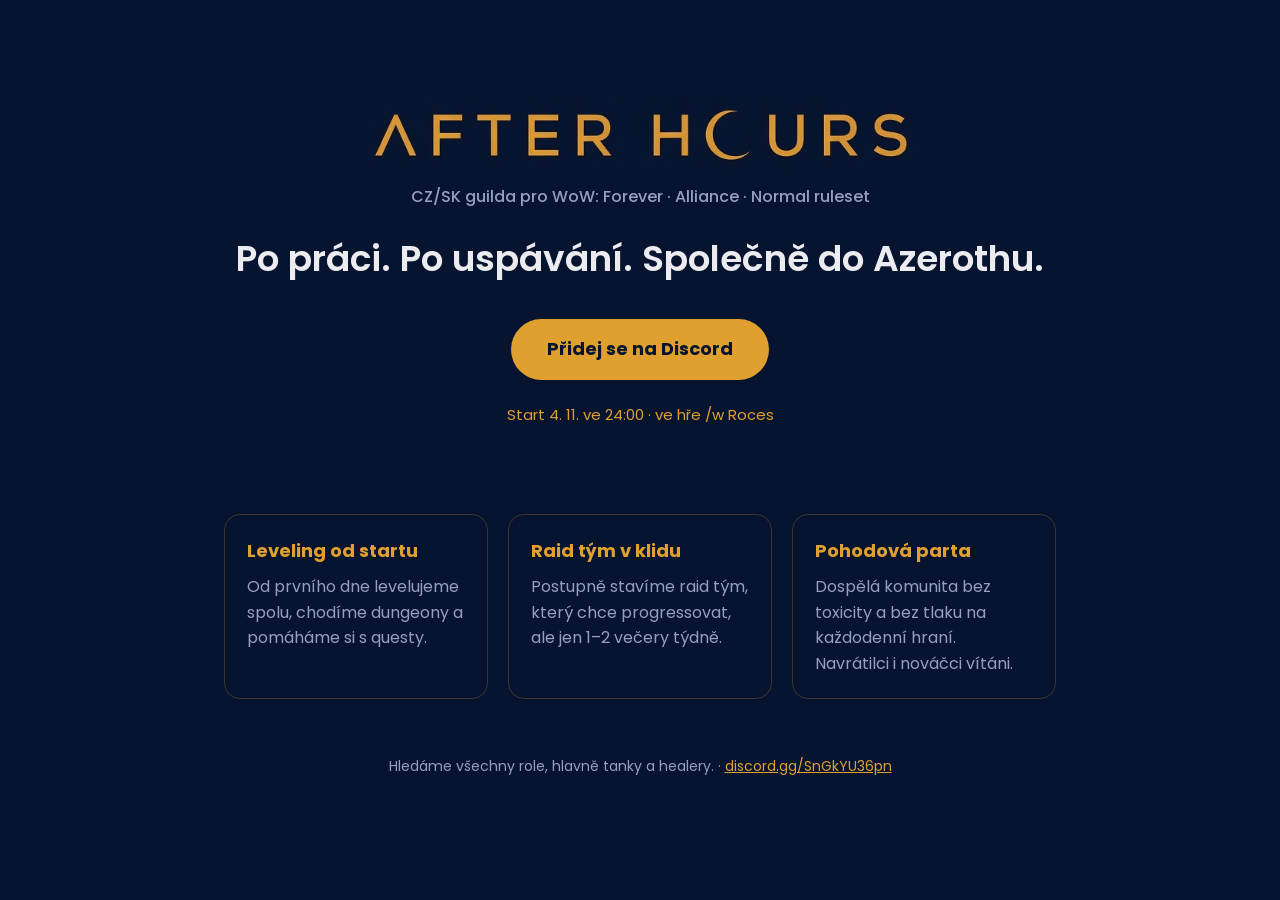
==== index.html @ c40d47b8 "Add site" ====
<!doctype html>
<html lang="cs">
<head>
<meta charset="utf-8">
<meta name="viewport" content="width=device-width,initial-scale=1">
<title>After Hours – CZ/SK guilda pro WoW: Forever</title>
<meta name="description" content="After Hours je CZ/SK PvE guilda pro WoW: Forever. Leveling od startu, dungeony a raid tým 1–2 večery týdně. Po práci. Po uspávání. Společně do Azerothu.">
<meta property="og:title" content="After Hours – CZ/SK guilda pro WoW: Forever">
<meta property="og:description" content="Po práci. Po uspávání. Společně do Azerothu. Přidej se na Discord.">
<meta property="og:image" content="https://aftrhrs.cz/og.png">
<meta property="og:url" content="https://aftrhrs.cz/">
<link href="https://fonts.googleapis.com/css2?family=Poppins:wght@400;500;600;700&display=swap" rel="stylesheet">
<style>
:root{--bg:#06142f;--gold:#e0a030;--txt:#ebebf0;--mut:#96a0be}
*{box-sizing:border-box}body{margin:0;background:var(--bg);color:var(--txt);font-family:Poppins,system-ui,sans-serif;line-height:1.6}
.wrap{max-width:880px;margin:0 auto;padding:56px 24px}
header{text-align:center;padding:40px 0 24px}
header img{width:min(560px,90%);height:auto}
.sub{color:var(--mut);font-weight:500;margin:4px 0 0}
h1{font-size:clamp(24px,4vw,36px);font-weight:600;margin:20px 0 8px}
.cta{display:inline-block;margin:24px 0 8px;background:var(--gold);color:var(--bg);font-weight:700;text-decoration:none;padding:16px 36px;border-radius:999px;font-size:18px}
.cta:hover{filter:brightness(1.08)}
.meta{color:var(--gold);font-size:15px}
.grid{display:grid;grid-template-columns:repeat(auto-fit,minmax(240px,1fr));gap:20px;margin-top:48px}
.card{border:1px solid rgba(224,160,48,.25);border-radius:16px;padding:22px}
.card h2{color:var(--gold);font-size:18px;margin:0 0 8px}
.card p{margin:0;color:var(--mut)}
footer{text-align:center;color:var(--mut);font-size:14px;margin-top:56px}
footer a{color:var(--gold)}
</style>
</head>
<body>
<div class="wrap">
<header>
<img src="logo.png" alt="After Hours">
<p class="sub">CZ/SK guilda pro WoW: Forever · Alliance · Normal ruleset</p>
<h1>Po práci. Po uspávání. Společně do Azerothu.</h1>
<a class="cta" href="https://discord.gg/SnGkYU36pn">Přidej se na Discord</a>
<p class="meta">Start 4. 11. ve 24:00 · ve hře /w Roces</p>
</header>
<div class="grid">
<div class="card"><h2>Leveling od startu</h2><p>Od prvního dne levelujeme spolu, chodíme dungeony a pomáháme si s questy.</p></div>
<div class="card"><h2>Raid tým v klidu</h2><p>Postupně stavíme raid tým, který chce progressovat, ale jen 1–2 večery týdně.</p></div>
<div class="card"><h2>Pohodová parta</h2><p>Dospělá komunita bez toxicity a bez tlaku na každodenní hraní. Navrátilci i nováčci vítáni.</p></div>
</div>
<footer>Hledáme všechny role, hlavně tanky a healery. · <a href="https://discord.gg/SnGkYU36pn">discord.gg/SnGkYU36pn</a></footer>
</div>
</body>
</html>
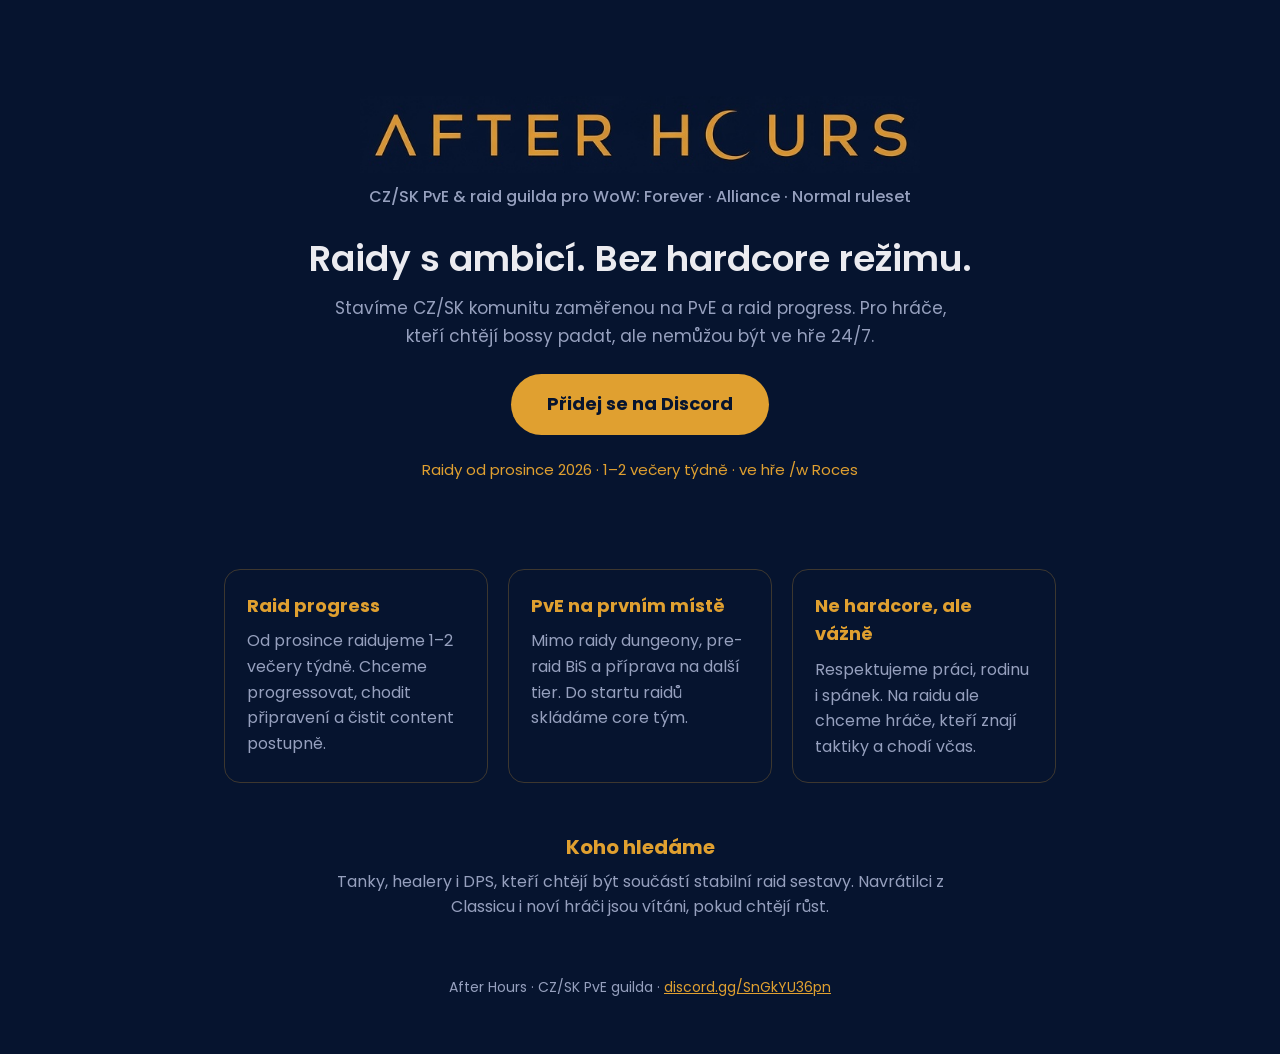
==== commit dc274987: "Raid-focused copy" ====
--- a/index.html
+++ b/index.html
@@ -3,10 +3,10 @@
 <head>
 <meta charset="utf-8">
 <meta name="viewport" content="width=device-width,initial-scale=1">
-<title>After Hours – CZ/SK guilda pro WoW: Forever</title>
-<meta name="description" content="After Hours je CZ/SK PvE guilda pro WoW: Forever. Leveling od startu, dungeony a raid tým 1–2 večery týdně. Po práci. Po uspávání. Společně do Azerothu.">
+<title>After Hours – CZ/SK PvE &amp; raid guilda pro WoW: Forever</title>
+<meta name="description" content="After Hours je CZ/SK PvE a raid guilda pro WoW: Forever. Raidy od prosince 2026, 1–2 večery týdně. Progress bez hardcore režimu.">
 <meta property="og:title" content="After Hours – CZ/SK guilda pro WoW: Forever">
-<meta property="og:description" content="Po práci. Po uspávání. Společně do Azerothu. Přidej se na Discord.">
+<meta property="og:description" content="Raidy s ambicí. Bez hardcore režimu. Raidy od prosince, 1–2 večery týdně.">
 <meta property="og:image" content="https://aftrhrs.cz/og.png">
 <meta property="og:url" content="https://aftrhrs.cz/">
 <link href="https://fonts.googleapis.com/css2?family=Poppins:wght@400;500;600;700&display=swap" rel="stylesheet">
@@ -21,6 +21,8 @@
 .cta{display:inline-block;margin:24px 0 8px;background:var(--gold);color:var(--bg);font-weight:700;text-decoration:none;padding:16px 36px;border-radius:999px;font-size:18px}
 .cta:hover{filter:brightness(1.08)}
 .meta{color:var(--gold);font-size:15px}
+.lead{color:var(--mut);max-width:640px;margin:0 auto;font-size:17px}
+.roles{text-align:center;margin-top:48px}.roles h2{color:var(--gold);font-size:20px;margin:0 0 6px}.roles p{color:var(--mut);max-width:640px;margin:0 auto}
 .grid{display:grid;grid-template-columns:repeat(auto-fit,minmax(240px,1fr));gap:20px;margin-top:48px}
 .card{border:1px solid rgba(224,160,48,.25);border-radius:16px;padding:22px}
 .card h2{color:var(--gold);font-size:18px;margin:0 0 8px}
@@ -33,17 +35,19 @@
 <div class="wrap">
 <header>
 <img src="logo.png" alt="After Hours">
-<p class="sub">CZ/SK guilda pro WoW: Forever · Alliance · Normal ruleset</p>
-<h1>Po práci. Po uspávání. Společně do Azerothu.</h1>
+<p class="sub">CZ/SK PvE &amp; raid guilda pro WoW: Forever · Alliance · Normal ruleset</p>
+<h1>Raidy s ambicí. Bez hardcore režimu.</h1>
+<p class="lead">Stavíme CZ/SK komunitu zaměřenou na PvE a raid progress. Pro hráče, kteří chtějí bossy padat, ale nemůžou být ve hře 24/7.</p>
 <a class="cta" href="https://discord.gg/SnGkYU36pn">Přidej se na Discord</a>
-<p class="meta">Start 4. 11. ve 24:00 · ve hře /w Roces</p>
+<p class="meta">Raidy od prosince 2026 · 1–2 večery týdně · ve hře /w Roces</p>
 </header>
 <div class="grid">
-<div class="card"><h2>Leveling od startu</h2><p>Od prvního dne levelujeme spolu, chodíme dungeony a pomáháme si s questy.</p></div>
-<div class="card"><h2>Raid tým v klidu</h2><p>Postupně stavíme raid tým, který chce progressovat, ale jen 1–2 večery týdně.</p></div>
-<div class="card"><h2>Pohodová parta</h2><p>Dospělá komunita bez toxicity a bez tlaku na každodenní hraní. Navrátilci i nováčci vítáni.</p></div>
+<div class="card"><h2>Raid progress</h2><p>Od prosince raidujeme 1–2 večery týdně. Chceme progressovat, chodit připravení a čistit content postupně.</p></div>
+<div class="card"><h2>PvE na prvním místě</h2><p>Mimo raidy dungeony, pre-raid BiS a příprava na další tier. Do startu raidů skládáme core tým.</p></div>
+<div class="card"><h2>Ne hardcore, ale vážně</h2><p>Respektujeme práci, rodinu i spánek. Na raidu ale chceme hráče, kteří znají taktiky a chodí včas.</p></div>
 </div>
-<footer>Hledáme všechny role, hlavně tanky a healery. · <a href="https://discord.gg/SnGkYU36pn">discord.gg/SnGkYU36pn</a></footer>
+<div class="roles"><h2>Koho hledáme</h2><p>Tanky, healery i DPS, kteří chtějí být součástí stabilní raid sestavy. Navrátilci z Classicu i noví hráči jsou vítáni, pokud chtějí růst.</p></div>
+<footer>After Hours · CZ/SK PvE guilda · <a href="https://discord.gg/SnGkYU36pn">discord.gg/SnGkYU36pn</a></footer>
 </div>
 </body>
 </html>
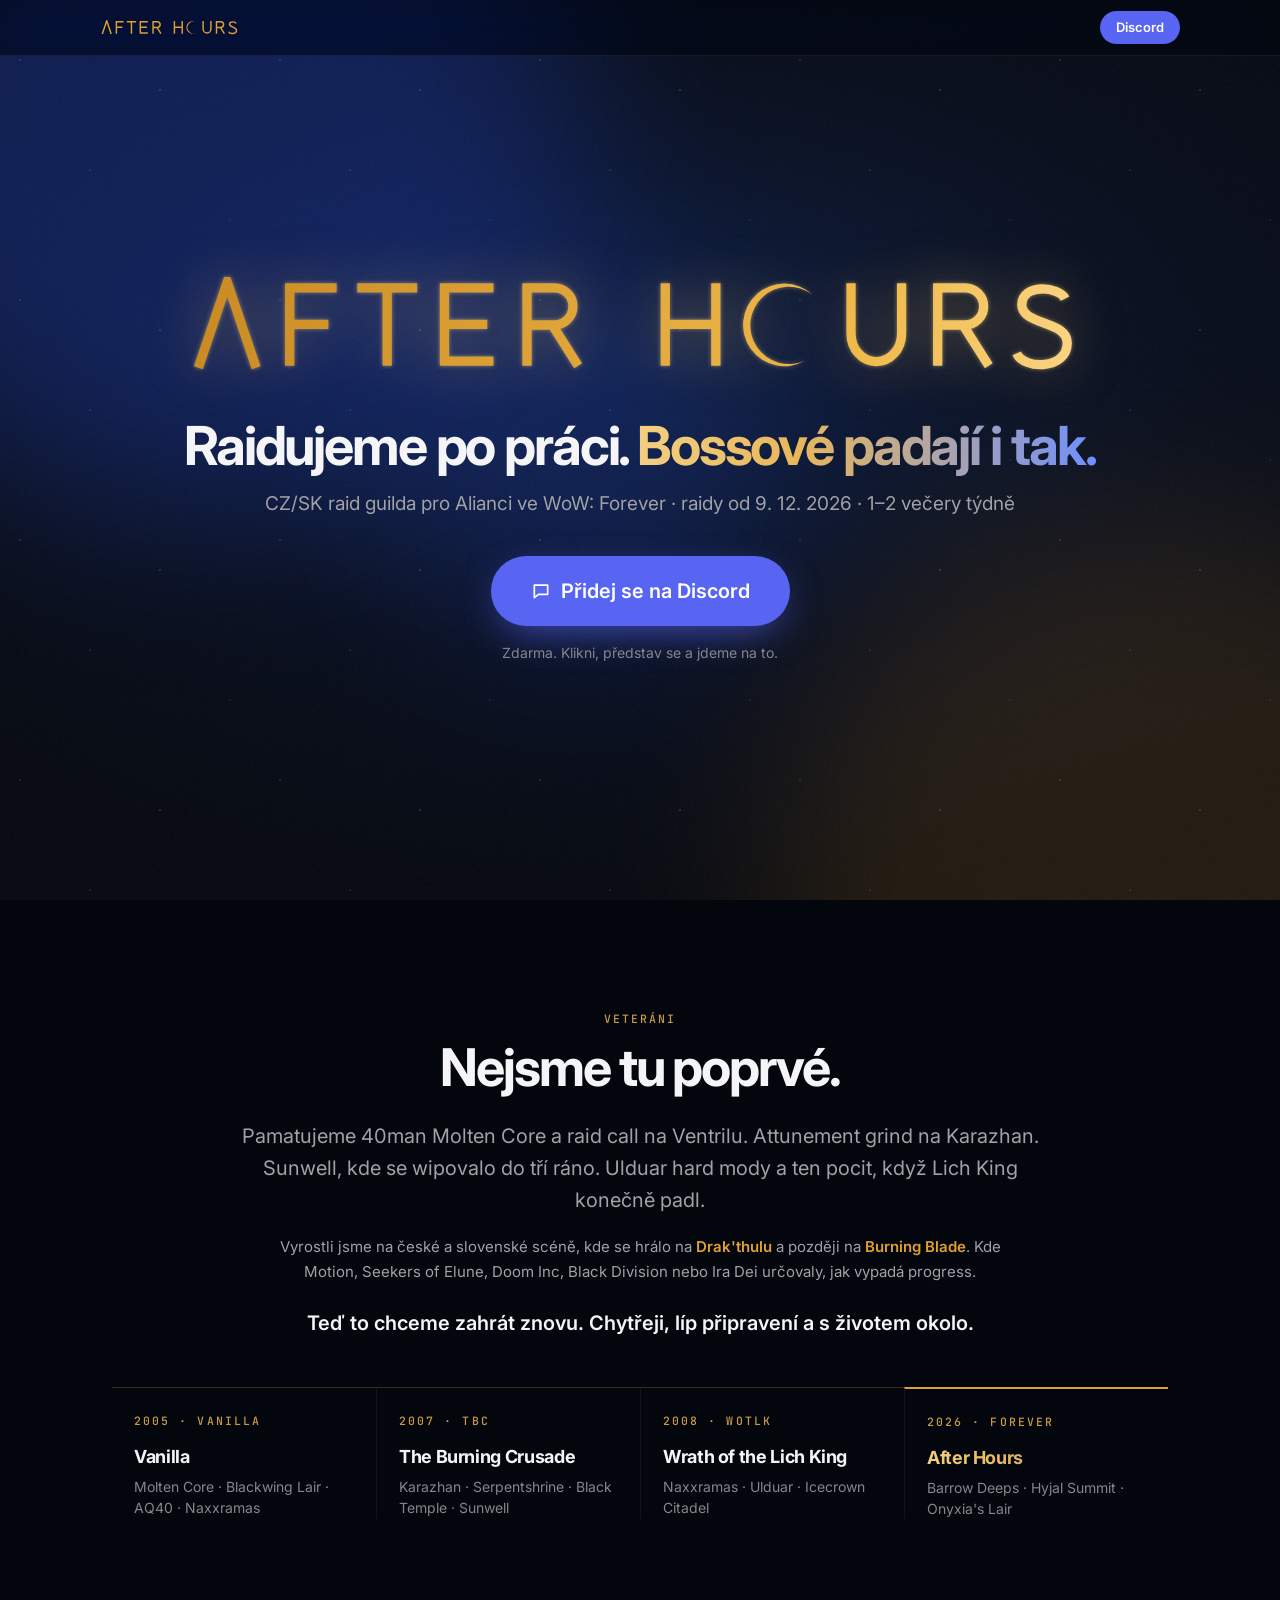
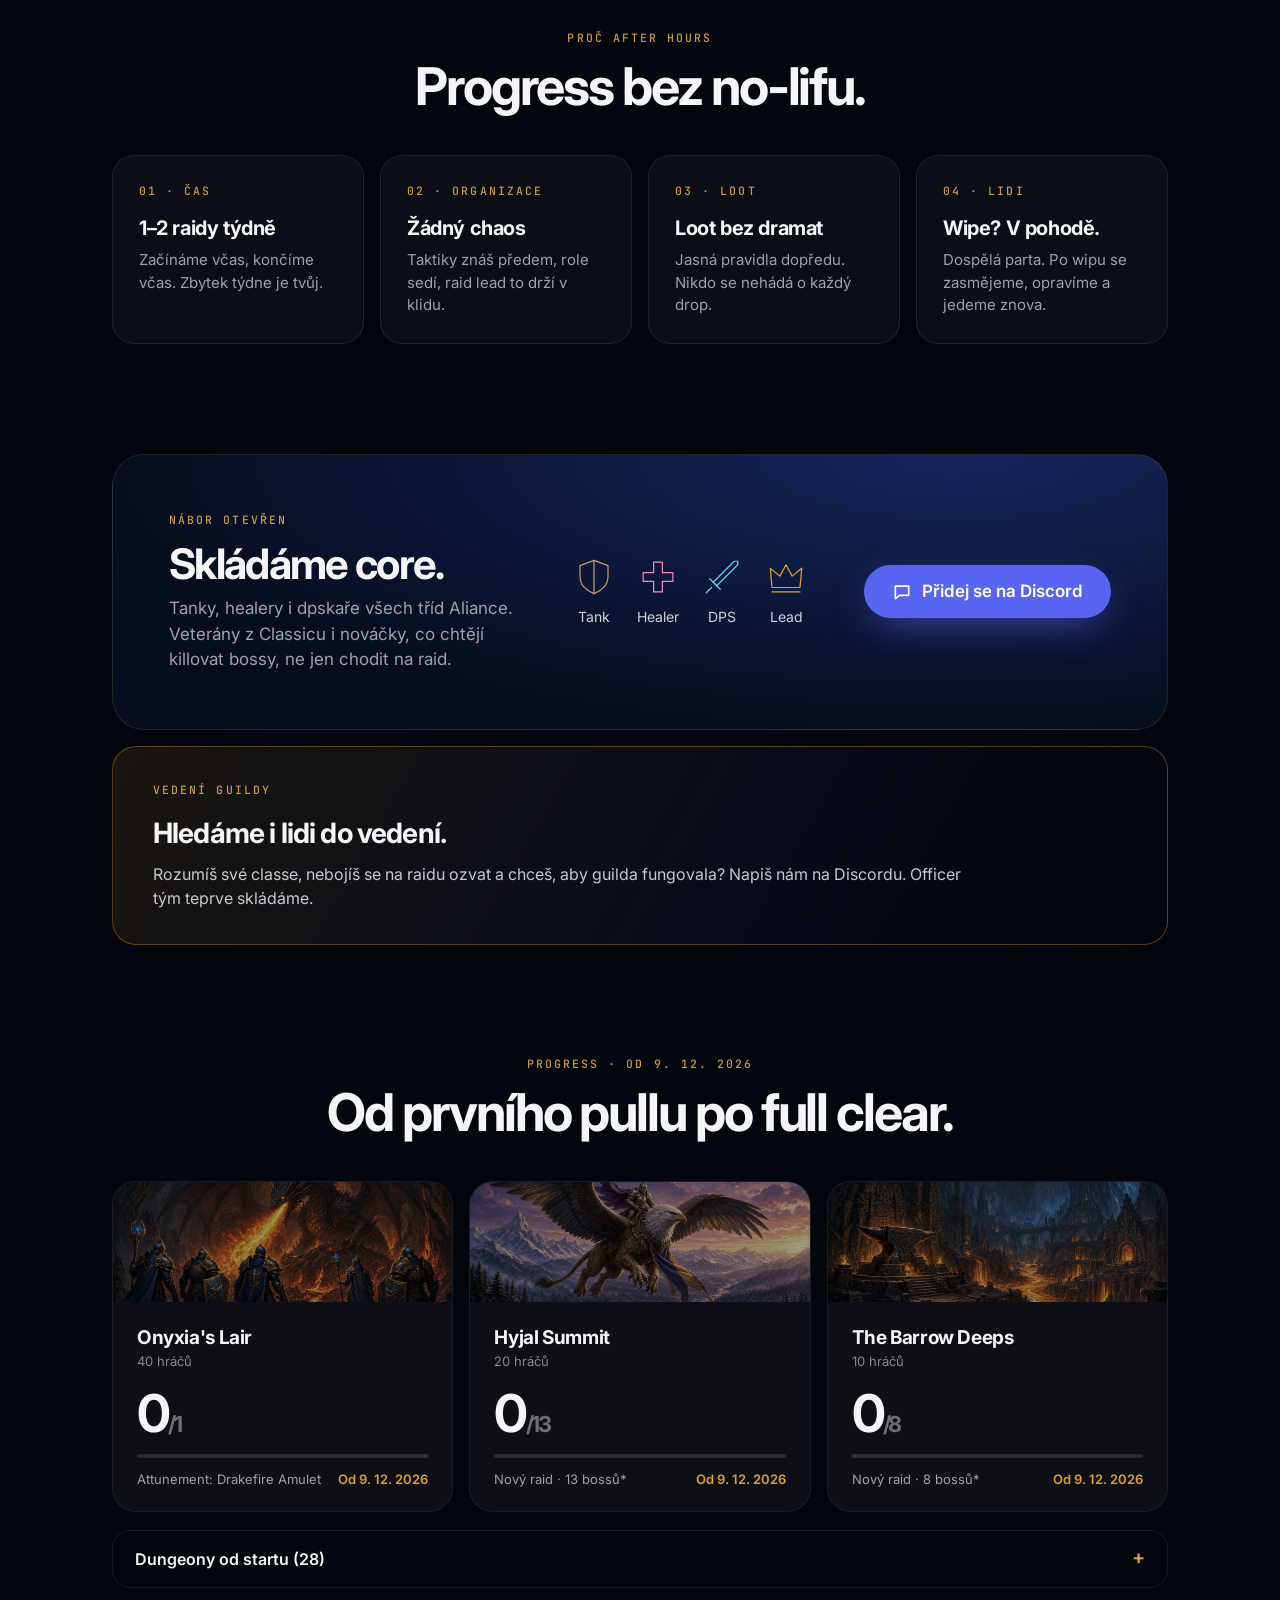
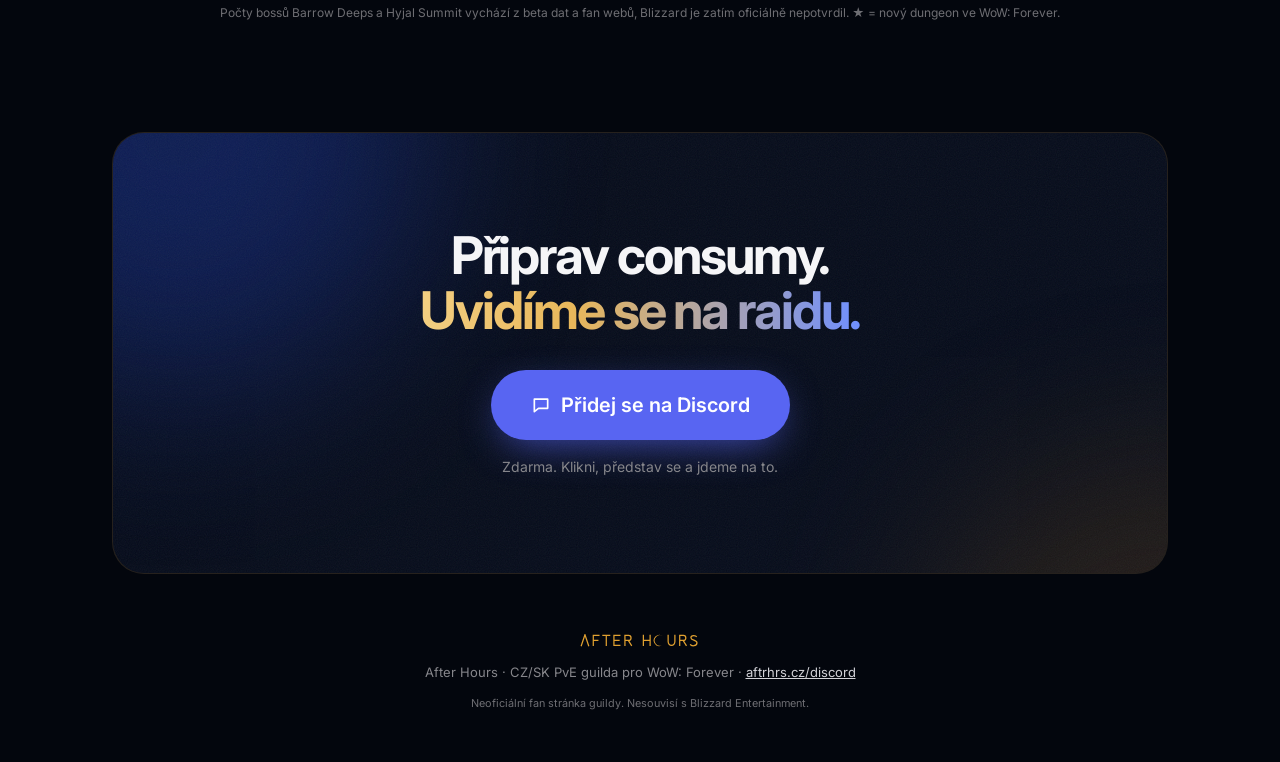
==== commit 926ed7b9: "Nový web: verze H" ====
--- a/index.html
+++ b/index.html
@@ -5,49 +5,55 @@
 <meta name="viewport" content="width=device-width,initial-scale=1">
 <title>After Hours – CZ/SK PvE &amp; raid guilda pro WoW: Forever</title>
 <meta name="description" content="After Hours je CZ/SK PvE a raid guilda pro WoW: Forever. Raidy od prosince 2026, 1–2 večery týdně. Progress bez hardcore režimu.">
-<meta property="og:title" content="After Hours – CZ/SK guilda pro WoW: Forever">
+<meta property="og:title" content="After Hours – CZ/SK PvE &amp; raid guilda pro WoW: Forever">
 <meta property="og:description" content="Raidy s ambicí. Bez hardcore režimu. Raidy od prosince, 1–2 večery týdně.">
 <meta property="og:image" content="https://aftrhrs.cz/og.png">
-<meta property="og:url" content="https://aftrhrs.cz/">
-<link href="https://fonts.googleapis.com/css2?family=Poppins:wght@400;500;600;700&display=swap" rel="stylesheet">
-<style>
-:root{--bg:#06142f;--gold:#e0a030;--txt:#ebebf0;--mut:#96a0be}
-*{box-sizing:border-box}body{margin:0;background:var(--bg);color:var(--txt);font-family:Poppins,system-ui,sans-serif;line-height:1.6}
-.wrap{max-width:880px;margin:0 auto;padding:56px 24px}
-header{text-align:center;padding:40px 0 24px}
-header img{width:min(560px,90%);height:auto}
-.sub{color:var(--mut);font-weight:500;margin:4px 0 0}
-h1{font-size:clamp(24px,4vw,36px);font-weight:600;margin:20px 0 8px}
-.cta{display:inline-block;margin:24px 0 8px;background:var(--gold);color:var(--bg);font-weight:700;text-decoration:none;padding:16px 36px;border-radius:999px;font-size:18px}
-.cta:hover{filter:brightness(1.08)}
-.meta{color:var(--gold);font-size:15px}
-.lead{color:var(--mut);max-width:640px;margin:0 auto;font-size:17px}
-.roles{text-align:center;margin-top:48px}.roles h2{color:var(--gold);font-size:20px;margin:0 0 6px}.roles p{color:var(--mut);max-width:640px;margin:0 auto}
-.grid{display:grid;grid-template-columns:repeat(auto-fit,minmax(240px,1fr));gap:20px;margin-top:48px}
-.card{border:1px solid rgba(224,160,48,.25);border-radius:16px;padding:22px}
-.card h2{color:var(--gold);font-size:18px;margin:0 0 8px}
-.card p{margin:0;color:var(--mut)}
-footer{text-align:center;color:var(--mut);font-size:14px;margin-top:56px}
-footer a{color:var(--gold)}
-</style>
+<meta property="og:url" content="https://aftrhrs.cz/"><link rel="preconnect" href="https://fonts.gstatic.com" crossorigin>
+<link href="https://fonts.googleapis.com/css2?family=Inter:wght@400;500;600;700;800&family=JetBrains+Mono:wght@500&display=swap" rel="stylesheet">
+<link rel="stylesheet" href="h.css">
 </head>
 <body>
-<div class="wrap">
-<header>
-<img src="logo.png" alt="After Hours">
-<p class="sub">CZ/SK PvE &amp; raid guilda pro WoW: Forever · Alliance · Normal ruleset</p>
-<h1>Raidy s ambicí. Bez hardcore režimu.</h1>
-<p class="lead">Stavíme CZ/SK komunitu zaměřenou na PvE a raid progress. Pro hráče, kteří chtějí bossy padat, ale nemůžou být ve hře 24/7.</p>
-<a class="cta" href="https://discord.gg/SnGkYU36pn">Přidej se na Discord</a>
-<p class="meta">Raidy od prosince 2026 · 1–2 večery týdně · ve hře /w Roces</p>
-</header>
-<div class="grid">
-<div class="card"><h2>Raid progress</h2><p>Od prosince raidujeme 1–2 večery týdně. Chceme progressovat, chodit připravení a čistit content postupně.</p></div>
-<div class="card"><h2>PvE na prvním místě</h2><p>Mimo raidy dungeony, pre-raid BiS a příprava na další tier. Do startu raidů skládáme core tým.</p></div>
-<div class="card"><h2>Ne hardcore, ale vážně</h2><p>Respektujeme práci, rodinu i spánek. Na raidu ale chceme hráče, kteří znají taktiky a chodí včas.</p></div>
+<nav class="nav"><a href="#top" aria-label="After Hours"><span class="wm sm"></span></a><a class="pill" href="https://discord.gg/SnGkYU36pn">Discord</a></nav>
+<header class="hero" id="top"><div class="aur"><i></i><i></i><i></i></div><div class="dust"></div><div class="grain"></div>
+<div class="hin">
+<h1 class="in2"><span class="glow"><span class="wm" role="img" aria-label="After Hours"></span></span></h1>
+<p class="tag in3">Raidujeme po práci. <span class="gt">Bossové padají i tak.</span></p>
+<p class="facts in3">CZ/SK raid guilda pro Alianci ve WoW: Forever · raidy od 9. 12. 2026 · 1–2 večery týdně</p>
+<div class="in4"><a class="btn xl" href="https://discord.gg/SnGkYU36pn"><svg viewBox="0 0 24 24" class="bi" aria-hidden="true"><path d="M4 5h16v11H9l-5 4z"/></svg>Přidej se na Discord</a><p class="micro">Zdarma. Klikni, představ se a jdeme na to.</p></div>
+</div></header>
+<main>
+<section class="vet"><div class="vin rv">
+<p class="lab c">VETERÁNI</p>
+<h2>Nejsme tu poprvé.</h2>
+<p class="vl">Pamatujeme 40man Molten Core a raid call na Ventrilu. Attunement grind na Karazhan. Sunwell, kde se wipovalo do tří ráno. Ulduar hard mody a ten pocit, když Lich King konečně padl.</p>
+<p class="vscene">Vyrostli jsme na české a slovenské scéně, kde se hrálo na <b>Drak'thulu</b> a později na <b>Burning Blade</b>. Kde Motion, Seekers of Elune, Doom Inc, Black Division nebo Ira Dei určovaly, jak vypadá progress.</p>
+<p class="vl"><b>Teď to chceme zahrát znovu. Chytřeji, líp připravení a s životem okolo.</b></p>
 </div>
-<div class="roles"><h2>Koho hledáme</h2><p>Tanky, healery i DPS, kteří chtějí být součástí stabilní raid sestavy. Navrátilci z Classicu i noví hráči jsou vítáni, pokud chtějí růst.</p></div>
-<footer>After Hours · CZ/SK PvE guilda · <a href="https://discord.gg/SnGkYU36pn">discord.gg/SnGkYU36pn</a></footer>
-</div>
-</body>
-</html>
+<div class="eras">
+<div class="era rv"><p class="lab">2005 · VANILLA</p><h3>Vanilla</h3><p>Molten Core · Blackwing Lair · AQ40 · Naxxramas</p></div>
+<div class="era rv"><p class="lab">2007 · TBC</p><h3>The Burning Crusade</h3><p>Karazhan · Serpentshrine · Black Temple · Sunwell</p></div>
+<div class="era rv"><p class="lab">2008 · WOTLK</p><h3>Wrath of the Lich King</h3><p>Naxxramas · Ulduar · Icecrown Citadel</p></div>
+<div class="era now rv"><p class="lab">2026 · FOREVER</p><h3>After Hours</h3><p>Barrow Deeps · Hyjal Summit · Onyxia's Lair</p></div>
+</div></section>
+
+<section class="sec"><p class="lab c">PROČ AFTER HOURS</p><h2 class="rv">Progress bez no-lifu.</h2>
+<div class="tiles">
+<div class="tile rv"><p class="lab">01 · ČAS</p><h3>1–2 raidy týdně</h3><p>Začínáme včas, končíme včas. Zbytek týdne je tvůj.</p></div>
+<div class="tile rv"><p class="lab">02 · ORGANIZACE</p><h3>Žádný chaos</h3><p>Taktiky znáš předem, role sedí, raid lead to drží v klidu.</p></div>
+<div class="tile rv"><p class="lab">03 · LOOT</p><h3>Loot bez dramat</h3><p>Jasná pravidla dopředu. Nikdo se nehádá o každý drop.</p></div>
+<div class="tile rv"><p class="lab">04 · LIDI</p><h3>Wipe? V pohodě.</h3><p>Dospělá parta. Po wipu se zasmějeme, opravíme a jedeme znova.</p></div>
+</div></section>
+<section class="sec team rv"><div><p class="lab">NÁBOR OTEVŘEN</p><h2>Skládáme core.</h2><p class="sub">Tanky, healery i dpskaře všech tříd Aliance. Veterány z Classicu i nováčky, co chtějí killovat bossy, ne jen chodit na raid.</p></div>
+<div class="trio"><div><svg viewBox="0 0 48 48" class="ico"><path d="M24 5 L40 11 V23 C40 33 33 40 24 43 C15 40 8 33 8 23 V11 Z"/><path d="M24 5 V43"/></svg><span>Tank</span></div><div><svg viewBox="0 0 48 48" class="ico"><path d="M19 7 H29 V19 H41 V29 H29 V41 H19 V29 H7 V19 H19 Z"/></svg><span>Healer</span></div><div><svg viewBox="0 0 48 48" class="ico"><path d="M38 6 H42 V10 L18 34 L14 30 Z"/><path d="M10 26 L22 38 M12 36 L6 42"/></svg><span>DPS</span></div><div><svg viewBox="0 0 48 48" class="ico"><path d="M8 36 L6 14 L17 23 L24 10 L31 23 L42 14 L40 36 Z"/><path d="M8 41 H40"/></svg><span>Lead</span></div></div>
+<a class="btn " href="https://discord.gg/SnGkYU36pn"><svg viewBox="0 0 24 24" class="bi" aria-hidden="true"><path d="M4 5h16v11H9l-5 4z"/></svg>Přidej se na Discord</a></section>
+<div class="lead rv"><p class="lab">VEDENÍ GUILDY</p><h3>Hledáme i lidi do vedení.</h3><p>Rozumíš své classe, nebojíš se na raidu ozvat a chceš, aby guilda fungovala? Napiš nám na Discordu. Officer tým teprve skládáme.</p></div>
+<section class="sec" id="progress"><p class="lab c">PROGRESS · OD 9. 12. 2026</p><h2 class="rv">Od prvního pullu po full clear.</h2>
+<div class="raids" id="raids"></div>
+<details class="dd rv"><summary>Dungeony od startu (28)</summary><div id="dungeons"></div></details>
+<p class="note">Počty bossů Barrow Deeps a Hyjal Summit vychází z beta dat a fan webů, Blizzard je zatím oficiálně nepotvrdil. ★ = nový dungeon ve WoW: Forever.</p></section>
+<section class="final rv"><div class="aur"><i></i><i></i></div><div class="grain"></div><div class="fin"><h2>Připrav consumy.<br><span class="gt">Uvidíme se na raidu.</span></h2><a class="btn xl" href="https://discord.gg/SnGkYU36pn"><svg viewBox="0 0 24 24" class="bi" aria-hidden="true"><path d="M4 5h16v11H9l-5 4z"/></svg>Přidej se na Discord</a><p class="micro">Zdarma. Klikni, představ se a jdeme na to.</p></div></section>
+</main>
+<footer><span class="wm ft2"></span><p>After Hours · CZ/SK PvE guilda pro WoW: Forever · <a href="/discord/">aftrhrs.cz/discord</a></p><small>Neoficiální fan stránka guildy. Nesouvisí s Blizzard Entertainment.</small></footer>
+<div class="mbar" id="mbar"><a class="btn " href="https://discord.gg/SnGkYU36pn"><svg viewBox="0 0 24 24" class="bi" aria-hidden="true"><path d="M4 5h16v11H9l-5 4z"/></svg>Přidej se na Discord</a></div>
+<script src="h.js"></script>
+</body></html>
--- a/h.css
+++ b/h.css
@@ -0,0 +1,66 @@
+:root{--gold:#e0a030;--g:linear-gradient(90deg,#f3cf82 0%,#e8b75a 35%,#6f8fff 100%)}
+*{box-sizing:border-box}html{scroll-behavior:smooth}body{margin:0;background:#03060d;color:#f5f5f7;font-family:Inter,-apple-system,sans-serif;-webkit-font-smoothing:antialiased;line-height:1.5}
+a{color:inherit}.c{text-align:center}
+.gt{background:var(--g);-webkit-background-clip:text;background-clip:text;color:transparent}
+.lab{font-family:"JetBrains Mono",ui-monospace,monospace;font-size:11.5px;letter-spacing:.18em;color:#c99a45;margin:0 0 14px;font-weight:500}
+.wm{display:block;aspect-ratio:872/94;width:100%;background:linear-gradient(100deg,#c98a22 0%,#f0b94a 30%,#ffe3a1 45%,#f0b94a 55%,#c98a22 100%);background-size:250% 100%;-webkit-mask:url(wm.svg) center/contain no-repeat;mask:url(wm.svg) center/contain no-repeat;animation:sheen 7s ease-in-out infinite}
+@keyframes sheen{0%,100%{background-position:100% 0}50%{background-position:0 0}}
+.wm.sm{width:140px;animation:none;background:var(--gold)}.wm.ft2{width:120px;margin:0 auto 16px;animation:none;background:var(--gold)}
+.nav{position:fixed;top:0;left:0;right:0;z-index:50;height:56px;display:flex;align-items:center;justify-content:space-between;padding:0 max(22px,calc(50% - 540px));background:rgba(3,6,13,.6);backdrop-filter:saturate(180%) blur(20px);-webkit-backdrop-filter:saturate(180%) blur(20px);border-bottom:1px solid rgba(255,255,255,.07)}
+.pill{background:#5865f2;color:#fff;text-decoration:none;font-size:13px;font-weight:600;padding:7px 16px;border-radius:999px}
+.btn{display:inline-flex;align-items:center;gap:10px;background:#5865f2;color:#fff;text-decoration:none;font-weight:600;font-size:17px;padding:14px 28px;border-radius:999px;box-shadow:0 12px 40px -12px rgba(88,101,242,.8);transition:transform .2s,box-shadow .2s}.btn:hover{transform:translateY(-2px);box-shadow:0 18px 50px -12px rgba(88,101,242,.95)}
+.btn.xl{font-size:20px;padding:20px 40px}.bi{width:20px;height:20px;fill:none;stroke:#fff;stroke-width:2;stroke-linejoin:round}
+.micro{font-size:14px;color:#86868b;margin:16px 0 0}
+.hero{position:relative;min-height:100vh;display:flex;align-items:center;justify-content:center;text-align:center;padding:100px 22px 60px;overflow:hidden;background:radial-gradient(ellipse 80% 60% at 50% 40%,#0a1a3d 0%,#050b1a 55%,#03060d 100%)}
+.hin{position:relative;z-index:3;width:100%;max-width:1100px}
+h1{margin:0 auto 44px;width:min(900px,92%)}.glow{display:block;filter:drop-shadow(0 0 28px rgba(224,160,48,.35)) drop-shadow(0 0 2px rgba(255,220,150,.5))}
+.tag{font-size:clamp(28px,4.2vw,54px);font-weight:700;letter-spacing:-.04em;line-height:1.05;margin:0 0 16px}
+.facts{font-size:clamp(16px,1.6vw,19px);color:#a1a1a6;margin:0 auto 38px;max-width:860px}
+.aur{position:absolute;inset:0;overflow:hidden;z-index:0;pointer-events:none}.aur i{position:absolute;width:60vw;height:60vw;border-radius:50%;filter:blur(90px);opacity:.35;animation:drift 22s ease-in-out infinite alternate}
+.aur i:nth-child(1){background:#1d3fbf;left:-15vw;top:-20vw}.aur i:nth-child(2){background:#8a5a12;right:-20vw;bottom:-30vw;opacity:.22;animation-duration:28s}.aur i:nth-child(3){background:#2b56ff;left:30vw;top:30vh;width:30vw;height:30vw;opacity:.15;animation-duration:18s}
+@keyframes drift{to{transform:translate3d(6vw,4vw,0) scale(1.15)}}
+.dust{position:absolute;inset:-50% 0 0;z-index:1;background-image:radial-gradient(1px 1px at 20px 30px,rgba(255,230,180,.7),transparent),radial-gradient(1px 1px at 90px 140px,rgba(255,255,255,.5),transparent),radial-gradient(1.5px 1.5px at 160px 60px,rgba(255,210,140,.5),transparent),radial-gradient(1px 1px at 230px 190px,rgba(255,255,255,.4),transparent);background-size:260px 240px;opacity:.55;animation:rise 60s linear infinite}
+@keyframes rise{to{transform:translate3d(0,-240px,0)}}
+.grain{position:absolute;inset:0;z-index:2;pointer-events:none;opacity:.07;background-image:url("data:image/svg+xml,%3Csvg xmlns='http://www.w3.org/2000/svg' width='160' height='160'%3E%3Cfilter id='n'%3E%3CfeTurbulence type='fractalNoise' baseFrequency='.9' numOctaves='2'/%3E%3C/filter%3E%3Crect width='100%25' height='100%25' filter='url(%23n)'/%3E%3C/svg%3E")}
+.in2{animation:wmin 1.6s cubic-bezier(.2,.7,.2,1) both}.in3{animation:up 1.1s .25s cubic-bezier(.2,.7,.2,1) both}.in4{animation:up 1.1s .45s cubic-bezier(.2,.7,.2,1) both}
+@keyframes wmin{from{opacity:0;transform:scale(.92);filter:blur(10px)}}@keyframes up{from{opacity:0;transform:translateY(24px)}}
+main{max-width:1100px;margin:0 auto;padding:0 22px}
+.sec{padding:110px 0 0}h2{font-size:clamp(32px,4.4vw,52px);letter-spacing:-.04em;line-height:1.05;margin:0 0 40px;font-weight:700;text-align:center}
+.tiles{display:grid;grid-template-columns:repeat(4,1fr);gap:16px}
+.tile{padding:26px;border-radius:22px;background:rgba(255,255,255,.035);border:1px solid rgba(255,255,255,.08)}.tile h3{font-size:20px;letter-spacing:-.02em;margin:0 0 6px}.tile p:not(.lab){margin:0;color:#a1a1a6;font-size:15px}
+.team{margin-top:110px;padding:56px;border-radius:32px;background:radial-gradient(ellipse at 80% 0,#13265e,#070d1f 70%);border:1px solid rgba(224,160,48,.15);display:grid;grid-template-columns:1.3fr 1fr auto;gap:40px;align-items:center}
+.team h2{text-align:left;margin:0 0 10px;font-size:clamp(30px,3.4vw,42px)}.sub{color:#a1a1a6;margin:0;font-size:17px}
+.trio{display:flex;gap:28px;justify-content:center}.trio div{display:flex;flex-direction:column;align-items:center;gap:8px;font-size:14px;color:#d2d2d7}
+.ico{width:42px;height:42px;fill:none;stroke-width:1.4;stroke-linejoin:round;stroke-linecap:round}.trio div:nth-child(1) .ico{stroke:#c69b6d}.trio div:nth-child(2) .ico{stroke:#f58cba}.trio div:nth-child(3) .ico{stroke:#69ccf0}.trio div:nth-child(4) .ico{stroke:#E0A030}
+.raids{display:grid;grid-template-columns:repeat(3,1fr);gap:16px}
+.raid{background:#0d0f15;border-radius:24px;overflow:hidden;border:1px solid rgba(255,255,255,.06);transition:border-color .4s}.raid:hover{border-color:rgba(224,160,48,.35)}
+.ri{height:120px;background:center/cover;filter:brightness(.62) saturate(.85);transition:transform 1.2s cubic-bezier(.2,.7,.2,1)}.raid:hover .ri{transform:scale(1.06)}
+.rc{padding:22px 24px}.rn{font-size:19px;font-weight:700;letter-spacing:-.02em}.rs{color:#86868b;font-size:13px}
+.num{font-size:52px;font-weight:700;letter-spacing:-.05em;line-height:1;margin:16px 0 0}.num small{font-size:22px;color:#6e6e73}
+.bar{height:4px;background:#2c2c2e;border-radius:4px;overflow:hidden;margin:14px 0 12px}.bar i{display:block;height:100%;width:0;background:var(--g);transition:width 1.6s cubic-bezier(.2,.7,.2,1)}
+.rm{display:flex;justify-content:space-between;gap:10px;font-size:13px;color:#a1a1a6}.rm b{color:var(--gold);font-weight:600;white-space:nowrap}
+.dd{margin-top:18px;border:1px solid rgba(255,255,255,.08);border-radius:18px;padding:0 22px}.dd summary{cursor:pointer;padding:16px 0;font-weight:600;list-style:none;display:flex;justify-content:space-between}.dd summary:after{content:"+";color:var(--gold);font-size:20px;line-height:1}.dd[open] summary:after{content:"–"}.dd summary::-webkit-details-marker{display:none}
+.tier{margin:0 0 18px}.tier h4{font-size:12px;color:#86868b;margin:0 0 10px;text-transform:uppercase;letter-spacing:.08em}.pills{display:flex;flex-wrap:wrap;gap:8px}.pills span{font-size:13px;padding:6px 12px;border-radius:999px;background:#16181f;color:#d2d2d7}.pills span.n{background:rgba(59,108,255,.16);color:#9db6ff}
+.note{font-size:12px;color:#6e6e73;margin-top:16px;text-align:center}
+.final{position:relative;overflow:hidden;margin:110px 0 0;border-radius:32px;background:#050b1a;border:1px solid rgba(224,160,48,.15);text-align:center;isolation:isolate}.final .aur i{width:40vw;height:40vw}.fin{position:relative;z-index:3;padding:96px 22px}.final h2{margin-bottom:32px}
+footer{text-align:center;padding:60px 22px 50px;color:#86868b;font-size:13px}footer a{color:#d2d2d7}footer small{display:block;margin-top:6px;color:#6e6e73}
+.mbar{display:none}
+.rv{opacity:0;transform:translateY(30px);transition:opacity .9s,transform .9s cubic-bezier(.2,.7,.2,1)}.rv.in{opacity:1;transform:none}
+@media(max-width:900px){.tiles{grid-template-columns:1fr 1fr}.team{grid-template-columns:1fr;padding:36px 26px;text-align:center}.team h2{text-align:center}.raids{grid-template-columns:1fr}}
+@media(max-width:600px){.tiles{grid-template-columns:1fr}.btn.xl{font-size:18px;padding:18px 30px}h1{width:100%}.wm.sm{width:110px}.sec{padding-top:80px}.team,.final{margin-top:80px}
+.mbar{display:block;position:fixed;left:12px;right:12px;bottom:12px;z-index:60;transform:translateY(130%);transition:transform .4s cubic-bezier(.2,.7,.2,1)}.mbar.on{transform:none}.mbar .btn{width:100%;justify-content:center}footer{padding-bottom:100px}}
+@media(prefers-reduced-motion:reduce){*{animation:none!important;transition:none!important}.rv{opacity:1;transform:none}}
+.static .rv{opacity:1;transform:none}.static *{animation:none!important}
+
+.trio{gap:22px}.lead{margin-top:16px;padding:34px 40px;border-radius:24px;border:1px solid rgba(224,160,48,.35);background:linear-gradient(120deg,rgba(224,160,48,.10),rgba(88,101,242,.06) 60%,transparent);max-width:none}
+.lead h3{font-size:clamp(22px,2.4vw,28px);letter-spacing:-.03em;margin:0 0 8px}.lead p:not(.lab){margin:0;color:#c7c9d1;font-size:16px;max-width:820px}
+@media(max-width:600px){.lead{padding:26px 22px}.trio{gap:16px}}.static .mbar{display:none!important}
+
+.vet{padding:110px 0 0}.vin{max-width:820px;margin:0 auto;text-align:center}.vet h2{margin-bottom:24px}
+.vl{font-size:clamp(17px,1.7vw,20px);color:#a1a1a6;margin:0 0 16px;line-height:1.6}.vl b{color:#f5f5f7;font-weight:600}
+.eras{display:grid;grid-template-columns:repeat(4,1fr);gap:0;margin-top:48px;border-top:1px solid rgba(224,160,48,.25)}
+.era{padding:24px 22px 0;border-left:1px solid rgba(255,255,255,.06)}.era:first-child{border-left:0}.era h3{font-size:18px;letter-spacing:-.02em;margin:0 0 6px}.era p:not(.lab){margin:0;font-size:14px;color:#86868b}
+.era.now h3{background:var(--g);-webkit-background-clip:text;background-clip:text;color:transparent}.era.now{border-top:2px solid #e0a030;margin-top:-1px}
+@media(max-width:900px){.eras{grid-template-columns:1fr 1fr;row-gap:28px}.era:nth-child(3){border-left:0}}
+@media(max-width:600px){.vet{padding-top:80px}.eras{grid-template-columns:1fr}.era{border-left:0;border-bottom:1px solid rgba(255,255,255,.06);padding:18px 0}}
+.vscene{max-width:760px;margin:18px auto 22px;font-size:15px;line-height:1.7;color:#a1a1a6;text-align:center}.vscene b{color:#E0A030;font-weight:600}
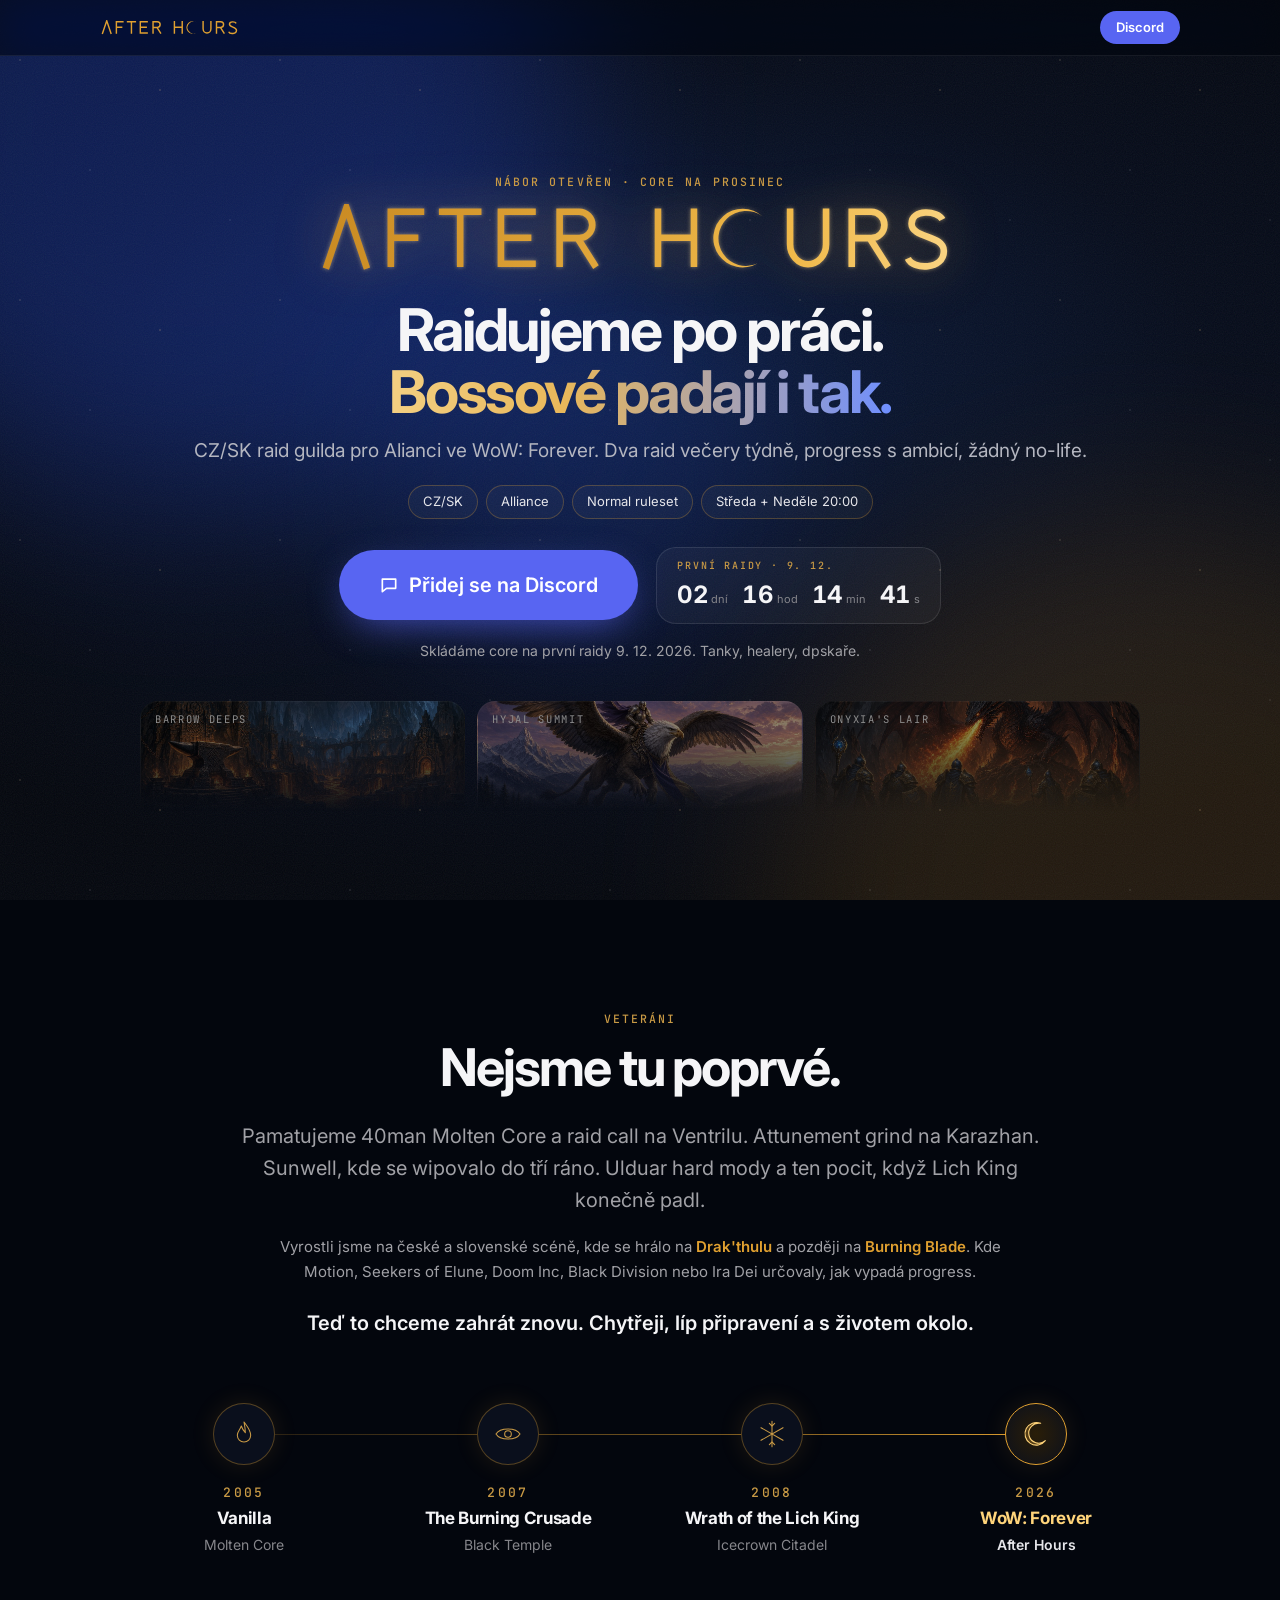
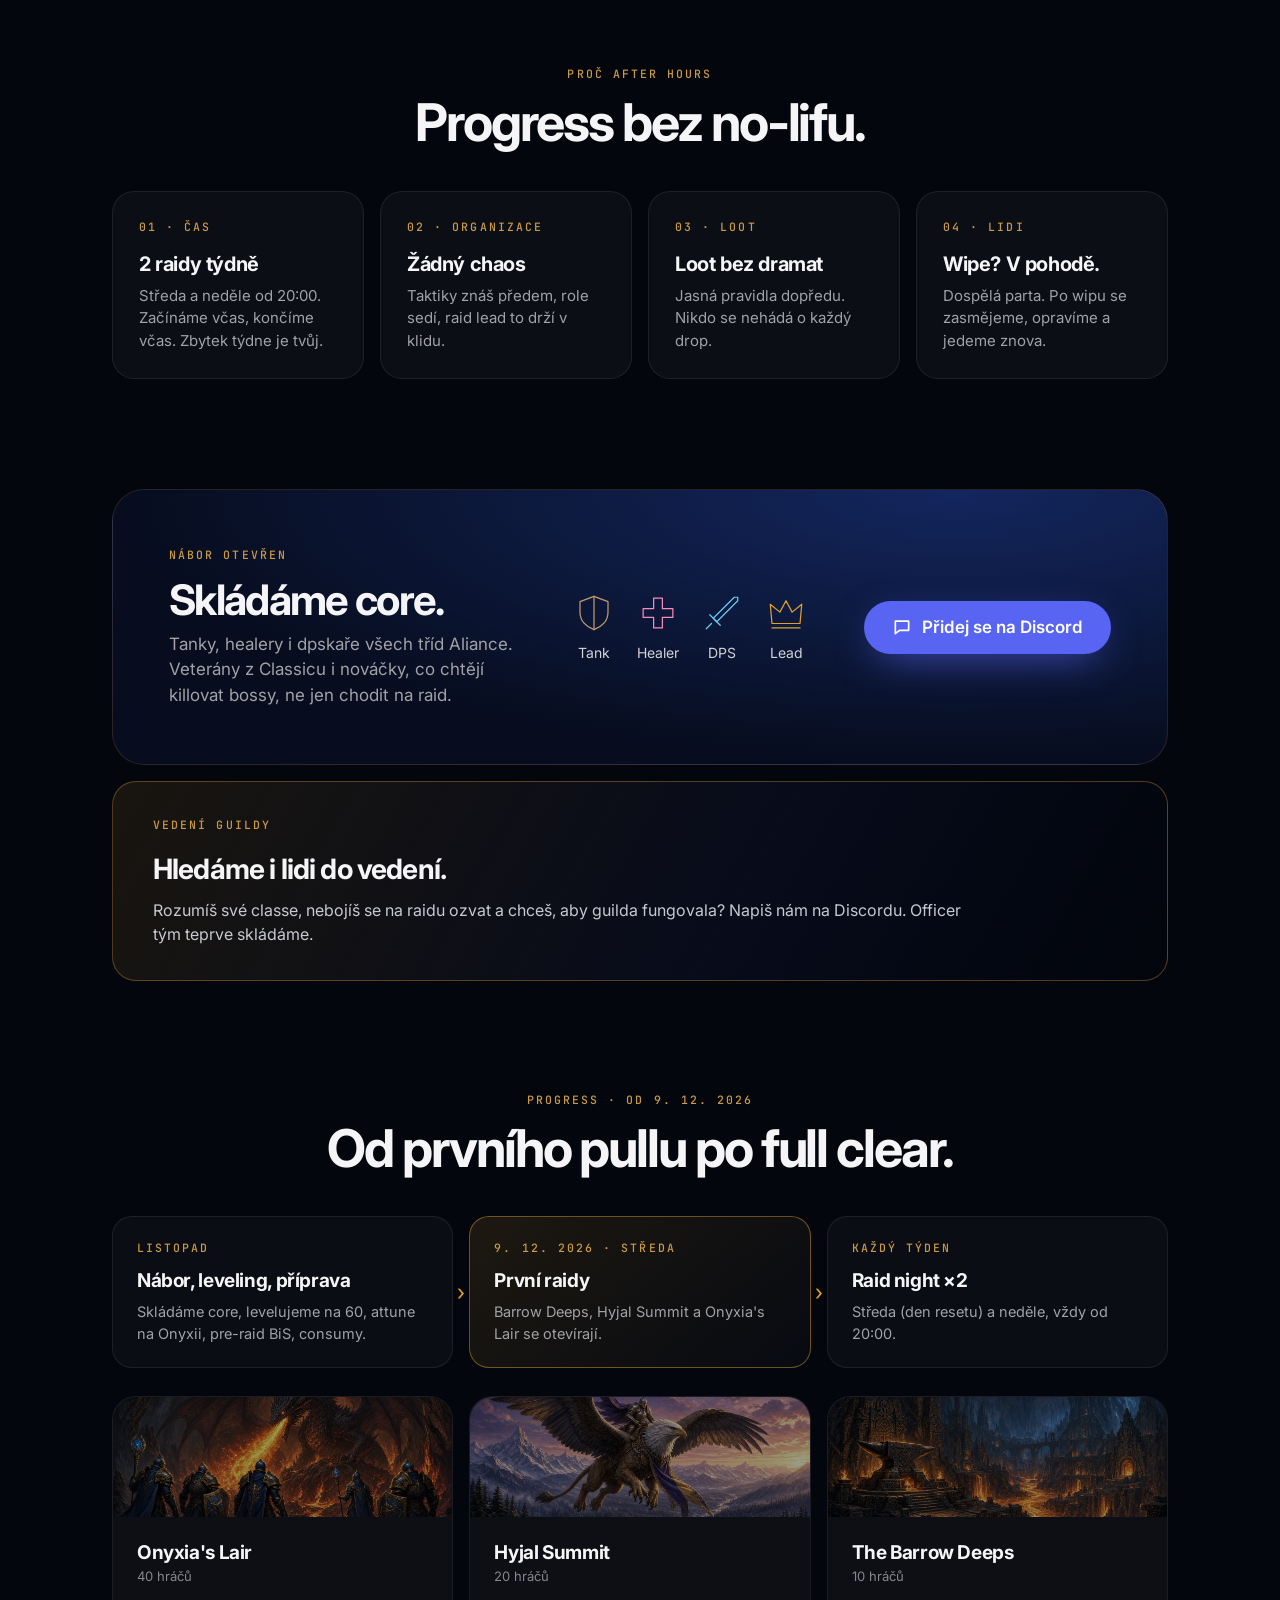
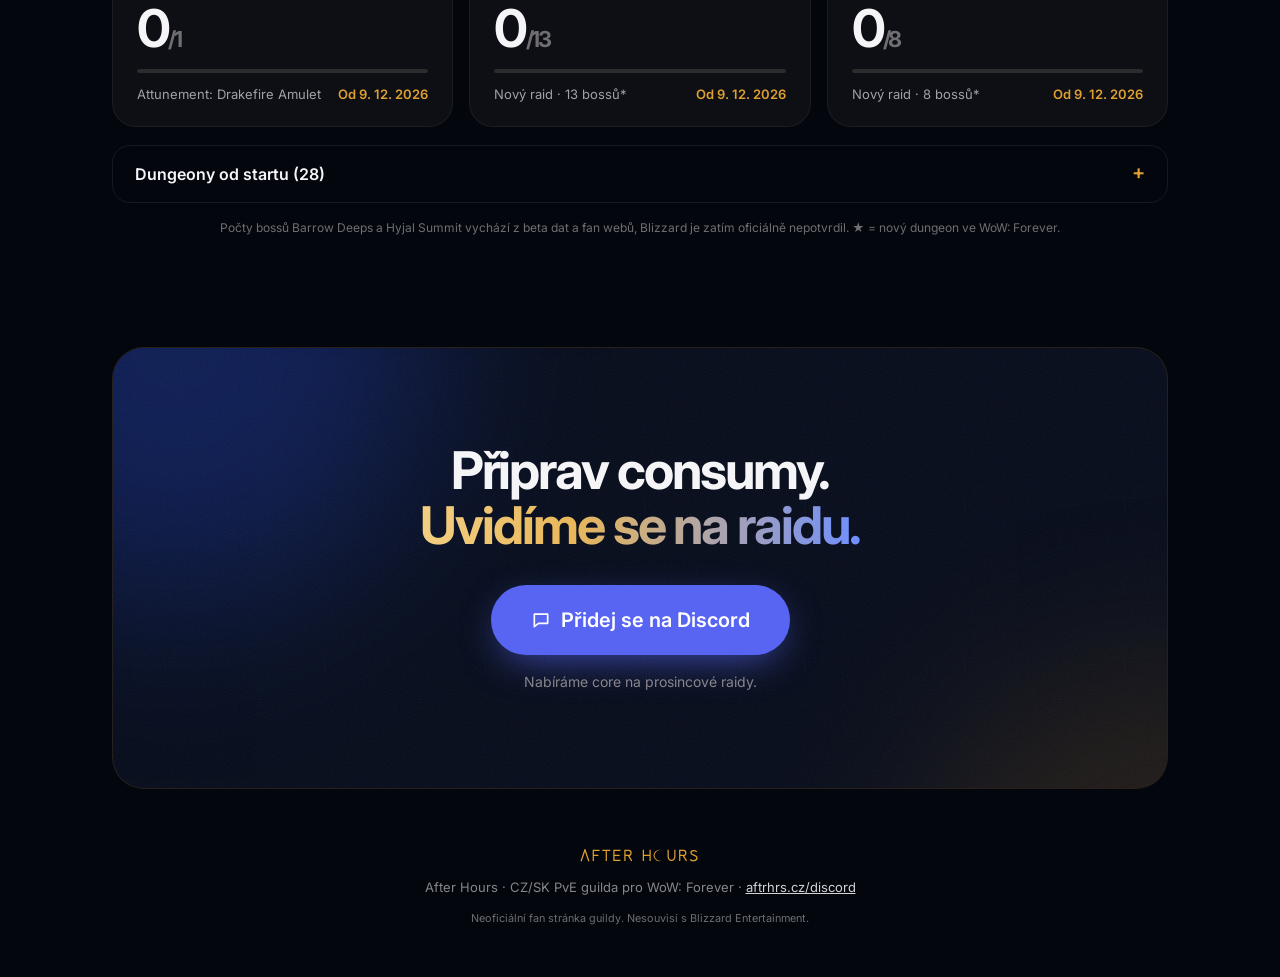
==== commit c0a5a2a4: "Nový hero, timeline, roadmapa, raid dny" ====
--- a/index.html
+++ b/index.html
@@ -4,9 +4,9 @@
 <meta charset="utf-8">
 <meta name="viewport" content="width=device-width,initial-scale=1">
 <title>After Hours – CZ/SK PvE &amp; raid guilda pro WoW: Forever</title>
-<meta name="description" content="After Hours je CZ/SK PvE a raid guilda pro WoW: Forever. Raidy od prosince 2026, 1–2 večery týdně. Progress bez hardcore režimu.">
+<meta name="description" content="After Hours je CZ/SK PvE a raid guilda pro WoW: Forever. Raidy od 9. 12. 2026, středa + neděle od 20:00. Progress bez hardcore režimu.">
 <meta property="og:title" content="After Hours – CZ/SK PvE &amp; raid guilda pro WoW: Forever">
-<meta property="og:description" content="Raidy s ambicí. Bez hardcore režimu. Raidy od prosince, 1–2 večery týdně.">
+<meta property="og:description" content="Raidy s ambicí. Bez hardcore režimu. Raidy od 9. 12. 2026, středa + neděle od 20:00.">
 <meta property="og:image" content="https://aftrhrs.cz/og.png">
 <meta property="og:url" content="https://aftrhrs.cz/"><link rel="preconnect" href="https://fonts.gstatic.com" crossorigin>
 <link href="https://fonts.googleapis.com/css2?family=Inter:wght@400;500;600;700;800&family=JetBrains+Mono:wght@500&display=swap" rel="stylesheet">
@@ -16,11 +16,17 @@
 <nav class="nav"><a href="#top" aria-label="After Hours"><span class="wm sm"></span></a><a class="pill" href="https://discord.gg/SnGkYU36pn">Discord</a></nav>
 <header class="hero" id="top"><div class="aur"><i></i><i></i><i></i></div><div class="dust"></div><div class="grain"></div>
 <div class="hin">
+<p class="lab in1">NÁBOR OTEVŘEN · CORE NA PROSINEC</p>
 <h1 class="in2"><span class="glow"><span class="wm" role="img" aria-label="After Hours"></span></span></h1>
-<p class="tag in3">Raidujeme po práci. <span class="gt">Bossové padají i tak.</span></p>
-<p class="facts in3">CZ/SK raid guilda pro Alianci ve WoW: Forever · raidy od 9. 12. 2026 · 1–2 večery týdně</p>
-<div class="in4"><a class="btn xl" href="https://discord.gg/SnGkYU36pn"><svg viewBox="0 0 24 24" class="bi" aria-hidden="true"><path d="M4 5h16v11H9l-5 4z"/></svg>Přidej se na Discord</a><p class="micro">Zdarma. Klikni, představ se a jdeme na to.</p></div>
-</div></header>
+<p class="tag in3">Raidujeme po práci.<br><span class="gt">Bossové padají i tak.</span></p>
+<p class="facts in3">CZ/SK raid guilda pro Alianci ve WoW: Forever. Dva raid večery týdně, progress s ambicí, žádný no-life.</p>
+<ul class="chips in3"><li>CZ/SK</li><li>Alliance</li><li>Normal ruleset</li><li>Středa + Neděle 20:00</li></ul>
+<div class="hcta in4"><a class="btn xl" href="https://discord.gg/SnGkYU36pn"><svg viewBox="0 0 24 24" class="bi" aria-hidden="true"><path d="M4 5h16v11H9l-5 4z"/></svg>Přidej se na Discord</a>
+<div class="cd" id="cd"><p class="lab" id="cdl">START WOW: FOREVER</p><div class="cdn" id="cdn"><span><b>--</b><i>dní</i></span><span><b>--</b><i>hod</i></span><span><b>--</b><i>min</i></span><span><b>--</b><i>s</i></span></div></div></div>
+<p class="micro in4">Skládáme core na první raidy 9. 12. 2026. Tanky, healery, dpskaře.</p>
+</div>
+<div class="strip in5"><div style="background-image:url(forge.jpg)"><span>Barrow Deeps</span></div><div style="background-image:url(gryphon.jpg)"><span>Hyjal Summit</span></div><div style="background-image:url(dragon.jpg)"><span>Onyxia's Lair</span></div></div>
+</header>
 <main>
 <section class="vet"><div class="vin rv">
 <p class="lab c">VETERÁNI</p>
@@ -29,16 +35,11 @@
 <p class="vscene">Vyrostli jsme na české a slovenské scéně, kde se hrálo na <b>Drak'thulu</b> a později na <b>Burning Blade</b>. Kde Motion, Seekers of Elune, Doom Inc, Black Division nebo Ira Dei určovaly, jak vypadá progress.</p>
 <p class="vl"><b>Teď to chceme zahrát znovu. Chytřeji, líp připravení a s životem okolo.</b></p>
 </div>
-<div class="eras">
-<div class="era rv"><p class="lab">2005 · VANILLA</p><h3>Vanilla</h3><p>Molten Core · Blackwing Lair · AQ40 · Naxxramas</p></div>
-<div class="era rv"><p class="lab">2007 · TBC</p><h3>The Burning Crusade</h3><p>Karazhan · Serpentshrine · Black Temple · Sunwell</p></div>
-<div class="era rv"><p class="lab">2008 · WOTLK</p><h3>Wrath of the Lich King</h3><p>Naxxramas · Ulduar · Icecrown Citadel</p></div>
-<div class="era now rv"><p class="lab">2026 · FOREVER</p><h3>After Hours</h3><p>Barrow Deeps · Hyjal Summit · Onyxia's Lair</p></div>
-</div></section>
+<div class="tl"><div class="tn  rv"><div class="dot"><svg viewBox="0 0 48 48"><path d="M24 6 C30 14 34 18 34 26 A10 10 0 0 1 14 26 C14 20 18 18 20 12 C22 18 24 20 26 22 C26 16 25 11 24 6 Z"/></svg></div><p class="lab">2005</p><h3>Vanilla</h3><p>Molten Core</p></div><div class="tn  rv"><div class="dot"><svg viewBox="0 0 48 48"><path d="M6 24 C12 14 36 14 42 24 C36 34 12 34 6 24 Z"/><circle cx="24" cy="24" r="5"/></svg></div><p class="lab">2007</p><h3>The Burning Crusade</h3><p>Black Temple</p></div><div class="tn  rv"><div class="dot"><svg viewBox="0 0 48 48"><path d="M24 5 V43 M7.5 14.5 L40.5 33.5 M40.5 14.5 L7.5 33.5"/><path d="M20 8 L24 12 L28 8 M20 40 L24 36 L28 40"/></svg></div><p class="lab">2008</p><h3>Wrath of the Lich King</h3><p>Icecrown Citadel</p></div><div class="tn now rv"><div class="dot"><svg viewBox="0 0 48 48"><path d="M31 8 A17 17 0 1 0 38 34 A15 15 0 1 1 31 8 Z"/></svg></div><p class="lab">2026</p><h3>WoW: Forever</h3><p>After Hours</p></div></div></section>
 
 <section class="sec"><p class="lab c">PROČ AFTER HOURS</p><h2 class="rv">Progress bez no-lifu.</h2>
 <div class="tiles">
-<div class="tile rv"><p class="lab">01 · ČAS</p><h3>1–2 raidy týdně</h3><p>Začínáme včas, končíme včas. Zbytek týdne je tvůj.</p></div>
+<div class="tile rv"><p class="lab">01 · ČAS</p><h3>2 raidy týdně</h3><p>Středa a neděle od 20:00. Začínáme včas, končíme včas. Zbytek týdne je tvůj.</p></div>
 <div class="tile rv"><p class="lab">02 · ORGANIZACE</p><h3>Žádný chaos</h3><p>Taktiky znáš předem, role sedí, raid lead to drží v klidu.</p></div>
 <div class="tile rv"><p class="lab">03 · LOOT</p><h3>Loot bez dramat</h3><p>Jasná pravidla dopředu. Nikdo se nehádá o každý drop.</p></div>
 <div class="tile rv"><p class="lab">04 · LIDI</p><h3>Wipe? V pohodě.</h3><p>Dospělá parta. Po wipu se zasmějeme, opravíme a jedeme znova.</p></div>
@@ -48,10 +49,13 @@
 <a class="btn " href="https://discord.gg/SnGkYU36pn"><svg viewBox="0 0 24 24" class="bi" aria-hidden="true"><path d="M4 5h16v11H9l-5 4z"/></svg>Přidej se na Discord</a></section>
 <div class="lead rv"><p class="lab">VEDENÍ GUILDY</p><h3>Hledáme i lidi do vedení.</h3><p>Rozumíš své classe, nebojíš se na raidu ozvat a chceš, aby guilda fungovala? Napiš nám na Discordu. Officer tým teprve skládáme.</p></div>
 <section class="sec" id="progress"><p class="lab c">PROGRESS · OD 9. 12. 2026</p><h2 class="rv">Od prvního pullu po full clear.</h2>
+<div class="road"><div class="rs1 rv"><p class="lab">LISTOPAD</p><h3>Nábor, leveling, příprava</h3><p>Skládáme core, levelujeme na 60, attune na Onyxii, pre-raid BiS, consumy.</p></div>
+<div class="rs1 hot rv"><p class="lab">9. 12. 2026 · STŘEDA</p><h3>První raidy</h3><p>Barrow Deeps, Hyjal Summit a Onyxia's Lair se otevírají.</p></div>
+<div class="rs1 rv"><p class="lab">KAŽDÝ TÝDEN</p><h3>Raid night ×2</h3><p>Středa (den resetu) a neděle, vždy od 20:00.</p></div></div>
 <div class="raids" id="raids"></div>
 <details class="dd rv"><summary>Dungeony od startu (28)</summary><div id="dungeons"></div></details>
 <p class="note">Počty bossů Barrow Deeps a Hyjal Summit vychází z beta dat a fan webů, Blizzard je zatím oficiálně nepotvrdil. ★ = nový dungeon ve WoW: Forever.</p></section>
-<section class="final rv"><div class="aur"><i></i><i></i></div><div class="grain"></div><div class="fin"><h2>Připrav consumy.<br><span class="gt">Uvidíme se na raidu.</span></h2><a class="btn xl" href="https://discord.gg/SnGkYU36pn"><svg viewBox="0 0 24 24" class="bi" aria-hidden="true"><path d="M4 5h16v11H9l-5 4z"/></svg>Přidej se na Discord</a><p class="micro">Zdarma. Klikni, představ se a jdeme na to.</p></div></section>
+<section class="final rv"><div class="aur"><i></i><i></i></div><div class="grain"></div><div class="fin"><h2>Připrav consumy.<br><span class="gt">Uvidíme se na raidu.</span></h2><a class="btn xl" href="https://discord.gg/SnGkYU36pn"><svg viewBox="0 0 24 24" class="bi" aria-hidden="true"><path d="M4 5h16v11H9l-5 4z"/></svg>Přidej se na Discord</a><p class="micro">Nabíráme core na prosincové raidy.</p></div></section>
 </main>
 <footer><span class="wm ft2"></span><p>After Hours · CZ/SK PvE guilda pro WoW: Forever · <a href="/discord/">aftrhrs.cz/discord</a></p><small>Neoficiální fan stránka guildy. Nesouvisí s Blizzard Entertainment.</small></footer>
 <div class="mbar" id="mbar"><a class="btn " href="https://discord.gg/SnGkYU36pn"><svg viewBox="0 0 24 24" class="bi" aria-hidden="true"><path d="M4 5h16v11H9l-5 4z"/></svg>Přidej se na Discord</a></div>
--- a/h.css
+++ b/h.css
@@ -64,3 +64,37 @@
 @media(max-width:900px){.eras{grid-template-columns:1fr 1fr;row-gap:28px}.era:nth-child(3){border-left:0}}
 @media(max-width:600px){.vet{padding-top:80px}.eras{grid-template-columns:1fr}.era{border-left:0;border-bottom:1px solid rgba(255,255,255,.06);padding:18px 0}}
 .vscene{max-width:760px;margin:18px auto 22px;font-size:15px;line-height:1.7;color:#a1a1a6;text-align:center}.vscene b{color:#E0A030;font-weight:600}
+
+/* v3 hero */
+.hero{padding:84px 22px 0;flex-direction:column;justify-content:center}
+.hero h1{width:min(640px,80%);margin:6px auto 26px}
+.hero .tag{font-size:clamp(32px,4.6vw,60px);margin-bottom:14px}
+.hero .facts{margin-bottom:20px;color:#b4b6c0}
+.chips{list-style:none;display:flex;flex-wrap:wrap;gap:8px;justify-content:center;margin:0 0 28px;padding:0}.chips li{font-size:13px;padding:6px 14px;border-radius:999px;border:1px solid rgba(224,160,48,.28);background:rgba(255,255,255,.03);color:#e6e6ea}
+.hcta{display:flex;gap:18px;justify-content:center;align-items:center;flex-wrap:wrap}
+.cd{padding:10px 20px;border-radius:20px;border:1px solid rgba(255,255,255,.1);background:rgba(255,255,255,.04);backdrop-filter:blur(12px);text-align:left}.cd .lab{margin:0 0 4px;font-size:10px}
+.cdn{display:flex;gap:14px}.cdn span{display:flex;align-items:baseline;gap:3px}.cdn b{font-size:24px;font-variant-numeric:tabular-nums;letter-spacing:-.02em}.cdn i{font-style:normal;font-size:11px;color:#86868b}
+.hero .micro{margin-top:16px;color:#a1a1a6}
+.strip{position:relative;z-index:3;display:grid;grid-template-columns:repeat(3,1fr);gap:12px;width:min(1000px,100%);margin:40px auto 0;mask-image:linear-gradient(#000 30%,transparent);-webkit-mask-image:linear-gradient(#000 30%,transparent)}
+.strip div{height:110px;border-radius:18px 18px 0 0;background:center/cover;filter:brightness(.55) saturate(.8);position:relative;border:1px solid rgba(255,255,255,.08);border-bottom:0}
+.strip span{position:absolute;left:14px;top:10px;font-family:"JetBrains Mono",monospace;font-size:10.5px;letter-spacing:.16em;text-transform:uppercase;color:#fff}
+.in1{animation:up 1s cubic-bezier(.2,.7,.2,1) both}.in5{animation:up 1.4s .6s cubic-bezier(.2,.7,.2,1) both}
+/* timeline */
+.tl{position:relative;display:grid;grid-template-columns:repeat(4,1fr);margin:64px 0 0;text-align:center}
+.tl:before{content:"";position:absolute;left:12.5%;right:12.5%;top:31px;height:1px;background:linear-gradient(90deg,rgba(224,160,48,.15),rgba(224,160,48,.6) 70%,#e0a030)}
+.tn{position:relative;padding:0 10px}.dot{width:62px;height:62px;margin:0 auto 18px;border-radius:50%;display:grid;place-items:center;background:#0a0f1c;border:1px solid rgba(224,160,48,.35);box-shadow:0 0 24px rgba(224,160,48,.12)}
+.dot svg{width:28px;height:28px;fill:none;stroke:#c99a45;stroke-width:1.6;stroke-linejoin:round;stroke-linecap:round}
+.tn .lab{margin:0 0 4px;font-size:13px}.tn h3{font-size:17px;margin:0 0 2px;letter-spacing:-.02em}.tn p:not(.lab){margin:0;font-size:14px;color:#86868b}
+.tn.now .dot{background:radial-gradient(circle,#2a1e08,#0a0f1c);border-color:#e0a030;animation:pulse 2.6s ease-in-out infinite}.tn.now .dot svg{stroke:#ffd47a;fill:rgba(224,160,48,.25)}.tn.now h3{color:#ffd47a}.tn.now p:not(.lab){color:#e6e6ea;font-weight:600}
+@keyframes pulse{0%,100%{box-shadow:0 0 0 0 rgba(224,160,48,.5),0 0 30px rgba(224,160,48,.35)}50%{box-shadow:0 0 0 12px rgba(224,160,48,0),0 0 44px rgba(224,160,48,.55)}}
+/* roadmap */
+.road{display:grid;grid-template-columns:repeat(3,1fr);gap:16px;margin:0 0 28px}
+.rs1{padding:22px 24px;border-radius:20px;border:1px solid rgba(255,255,255,.08);background:rgba(255,255,255,.03);position:relative}.rs1 h3{margin:0 0 6px;font-size:19px;letter-spacing:-.02em}.rs1 p:not(.lab){margin:0;font-size:14.5px;color:#a1a1a6}.rs1 .lab{margin-bottom:10px}
+.rs1:not(:last-child):after{content:"›";position:absolute;right:-13px;top:50%;transform:translateY(-50%);color:#e0a030;font-size:22px;z-index:2}
+.rs1.hot{border-color:rgba(224,160,48,.45);background:linear-gradient(140deg,rgba(224,160,48,.12),rgba(255,255,255,.02))}
+@media(max-width:900px){.road{grid-template-columns:1fr}.rs1:not(:last-child):after{content:"⌄";right:auto;left:50%;top:auto;bottom:-20px;transform:translateX(-50%)}}
+@media(max-width:700px){.tl{grid-template-columns:1fr;text-align:left;gap:30px;margin-left:6px}.tl:before{left:30px;right:auto;top:10px;bottom:10px;width:1px;height:auto;background:linear-gradient(180deg,rgba(224,160,48,.15),#e0a030)}
+.tn{display:grid;grid-template-columns:62px 1fr;column-gap:18px;padding:0}.dot{grid-row:1/4;margin:0}.tn .lab{align-self:end}
+.hero{padding-top:80px}.hero h1{width:88%}.cd{width:100%;text-align:center}.cdn{justify-content:center}.hcta .btn{width:100%;justify-content:center}.strip{grid-template-columns:1fr 1fr 1fr;gap:6px}.strip div{height:70px;border-radius:12px 12px 0 0}.strip span{font-size:8.5px;left:8px;letter-spacing:.08em}}
+@media(prefers-reduced-motion:reduce){.tn.now .dot{animation:none}}
+.hero .facts{max-width:900px}.dot svg{width:32px;height:32px}
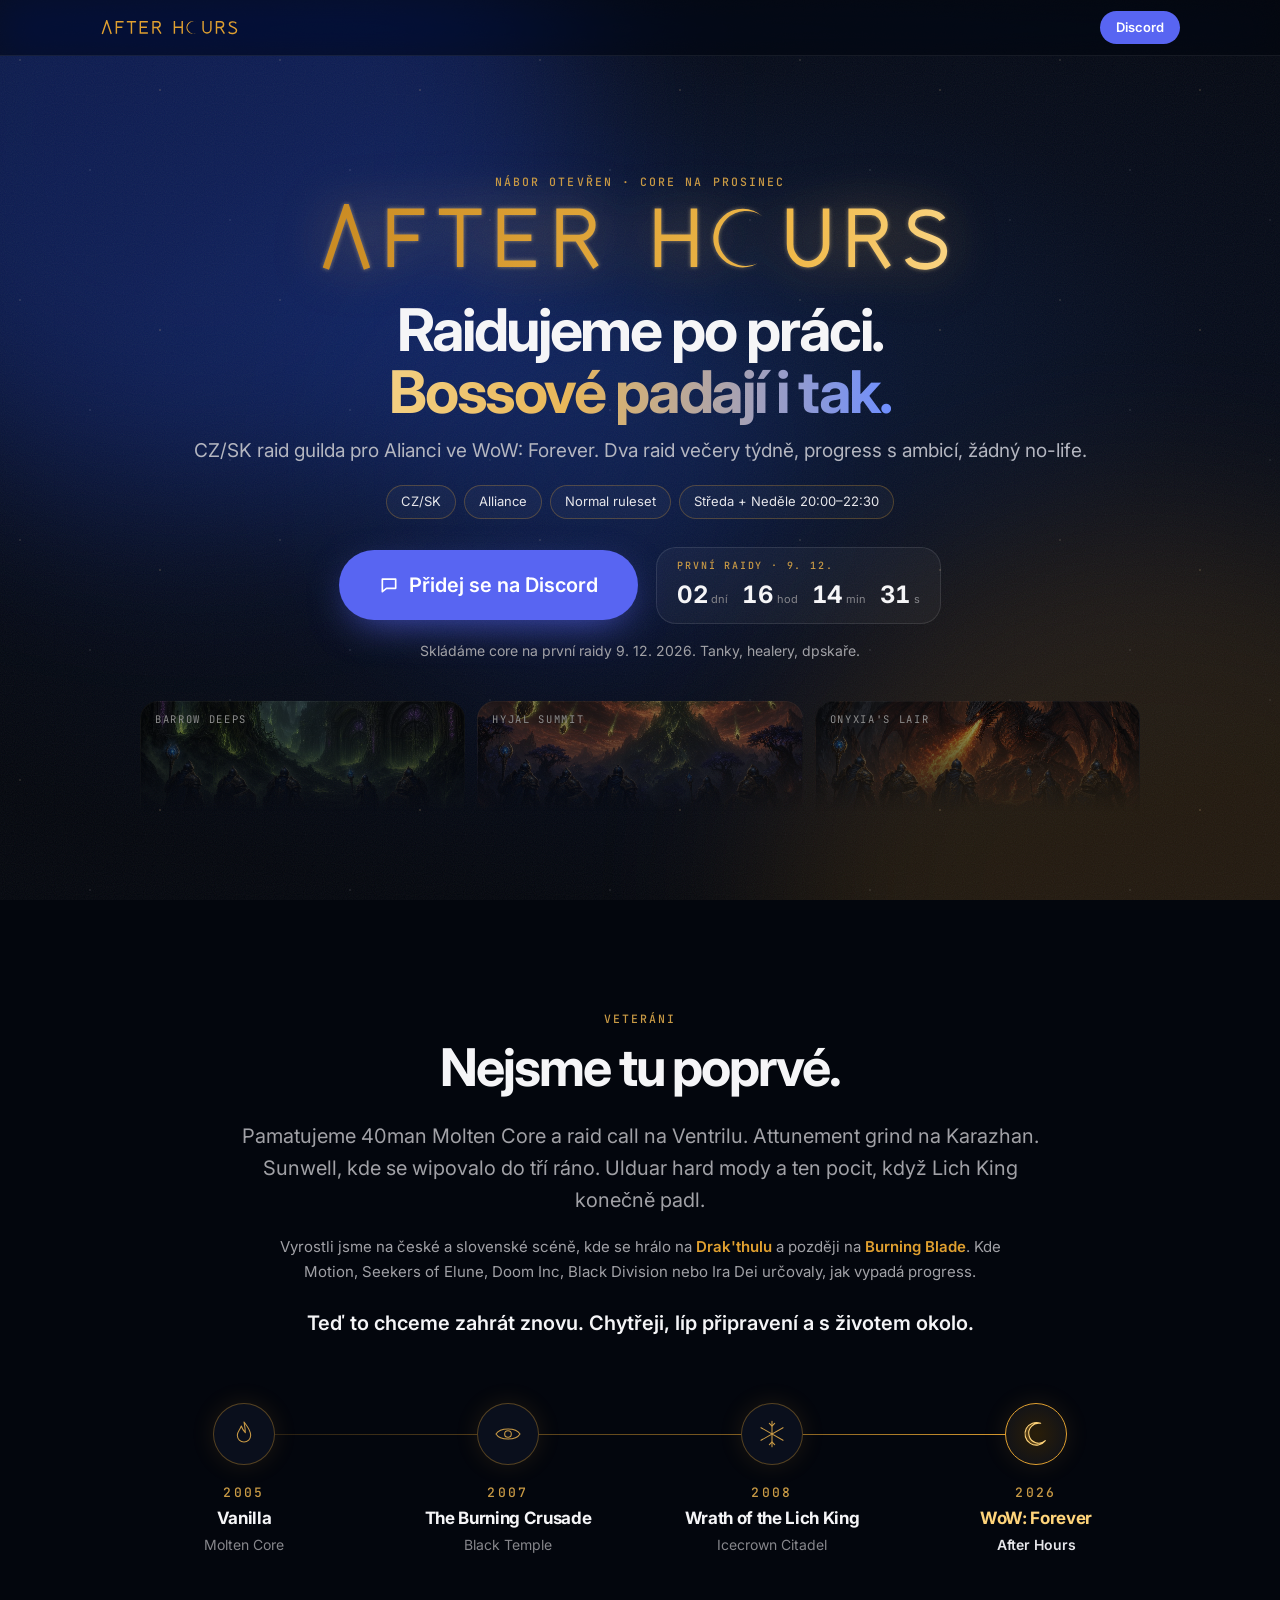
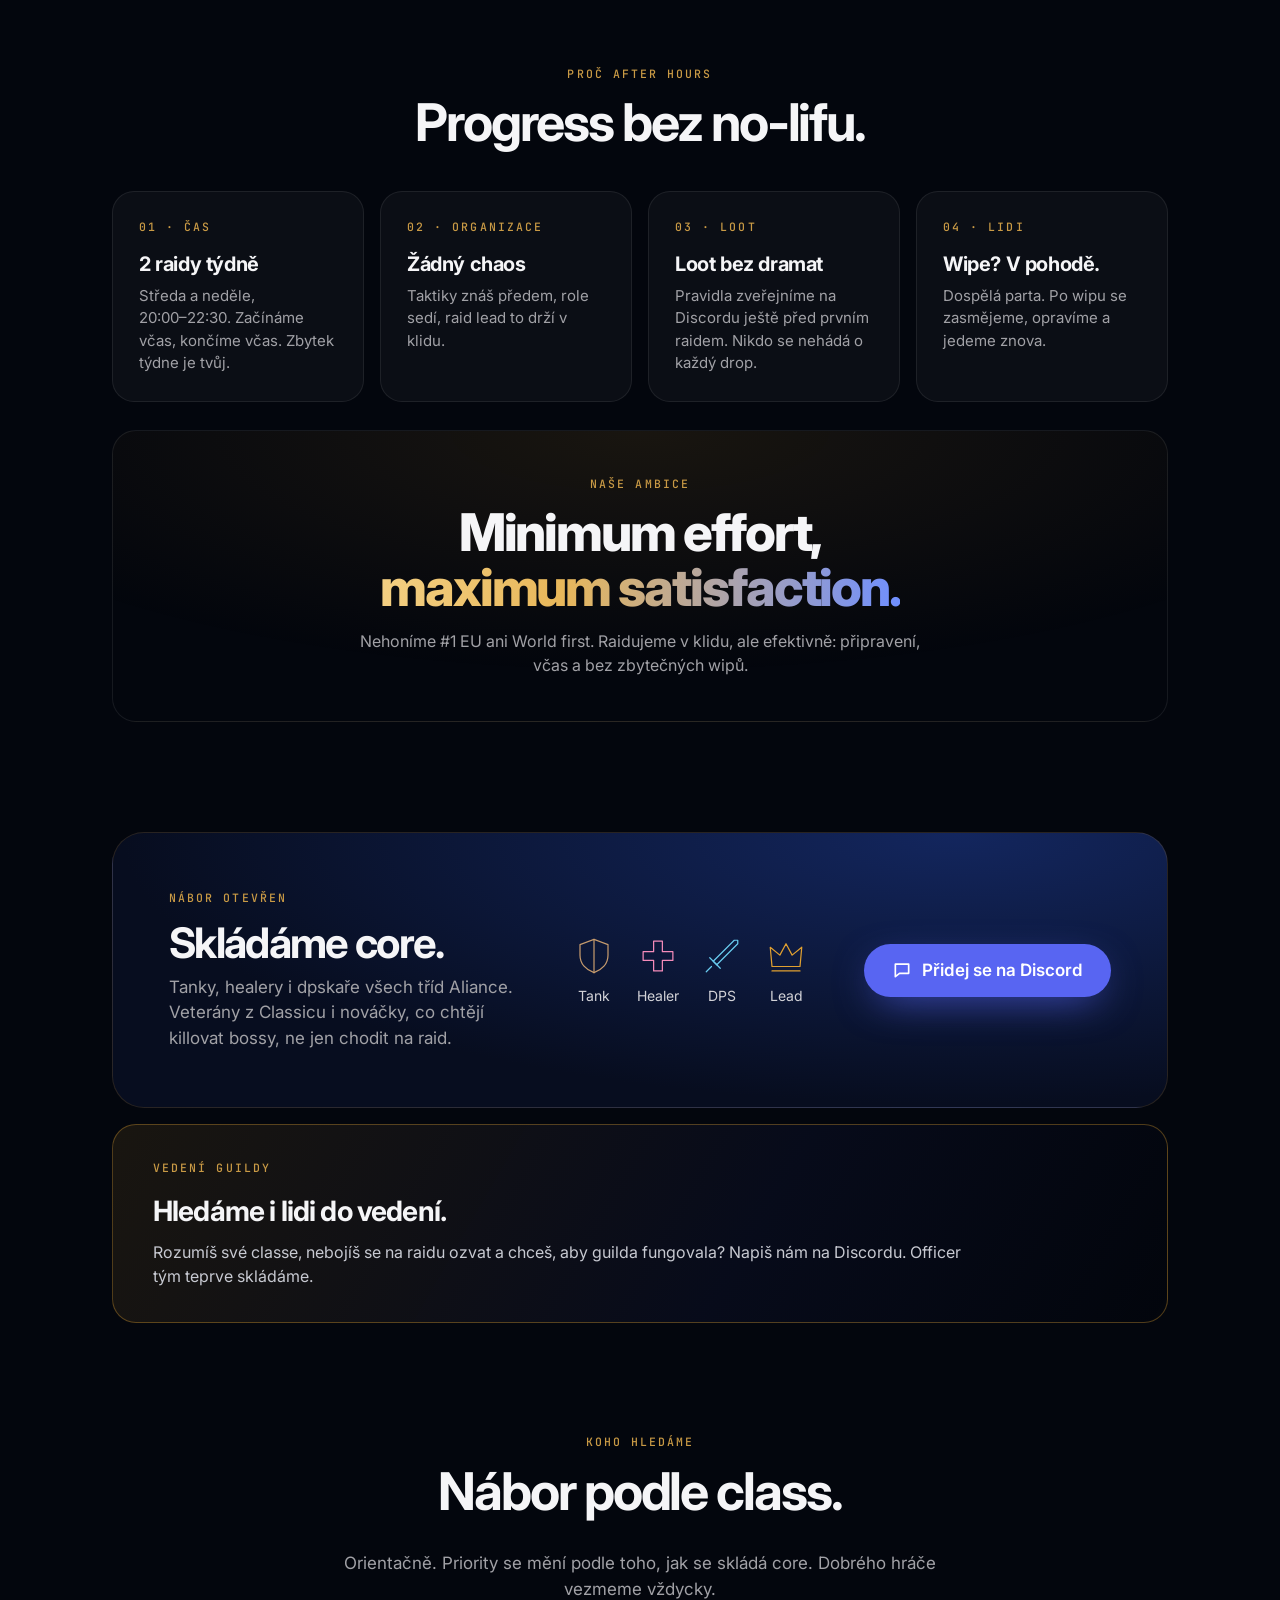
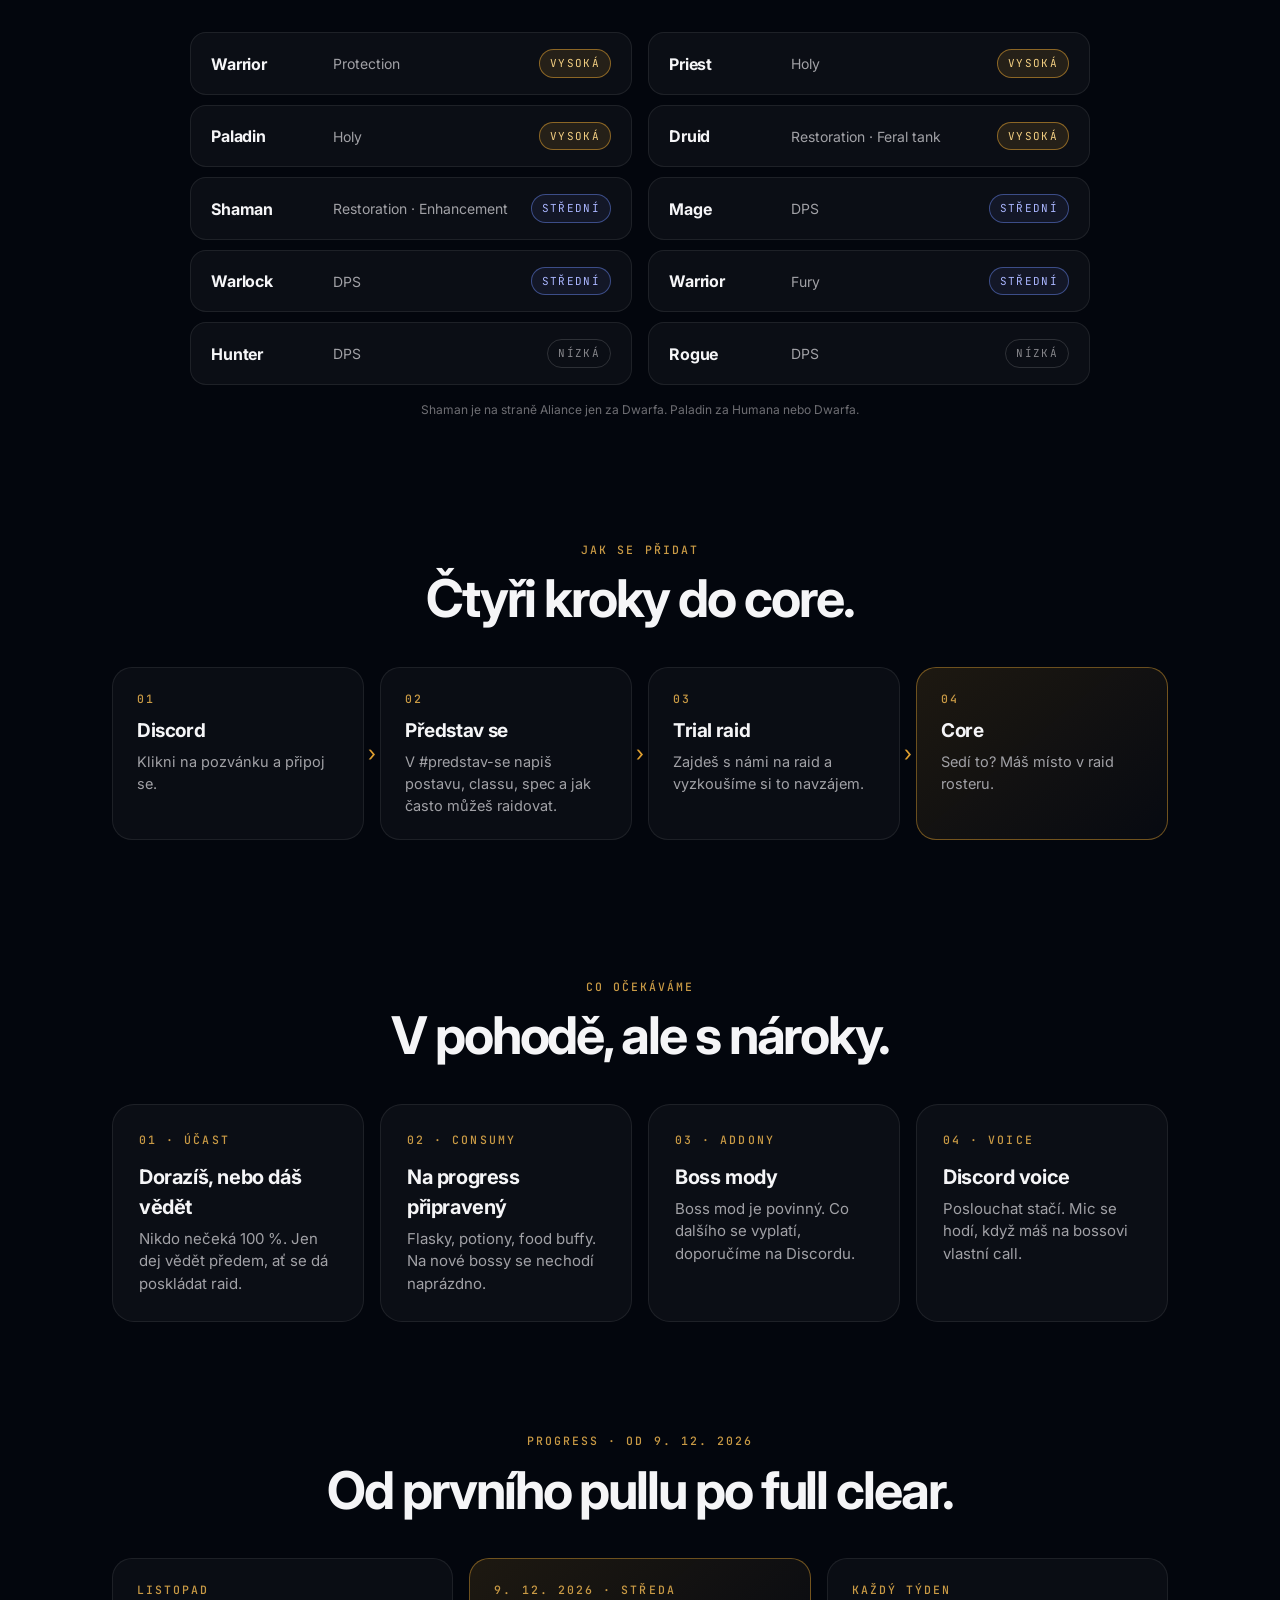
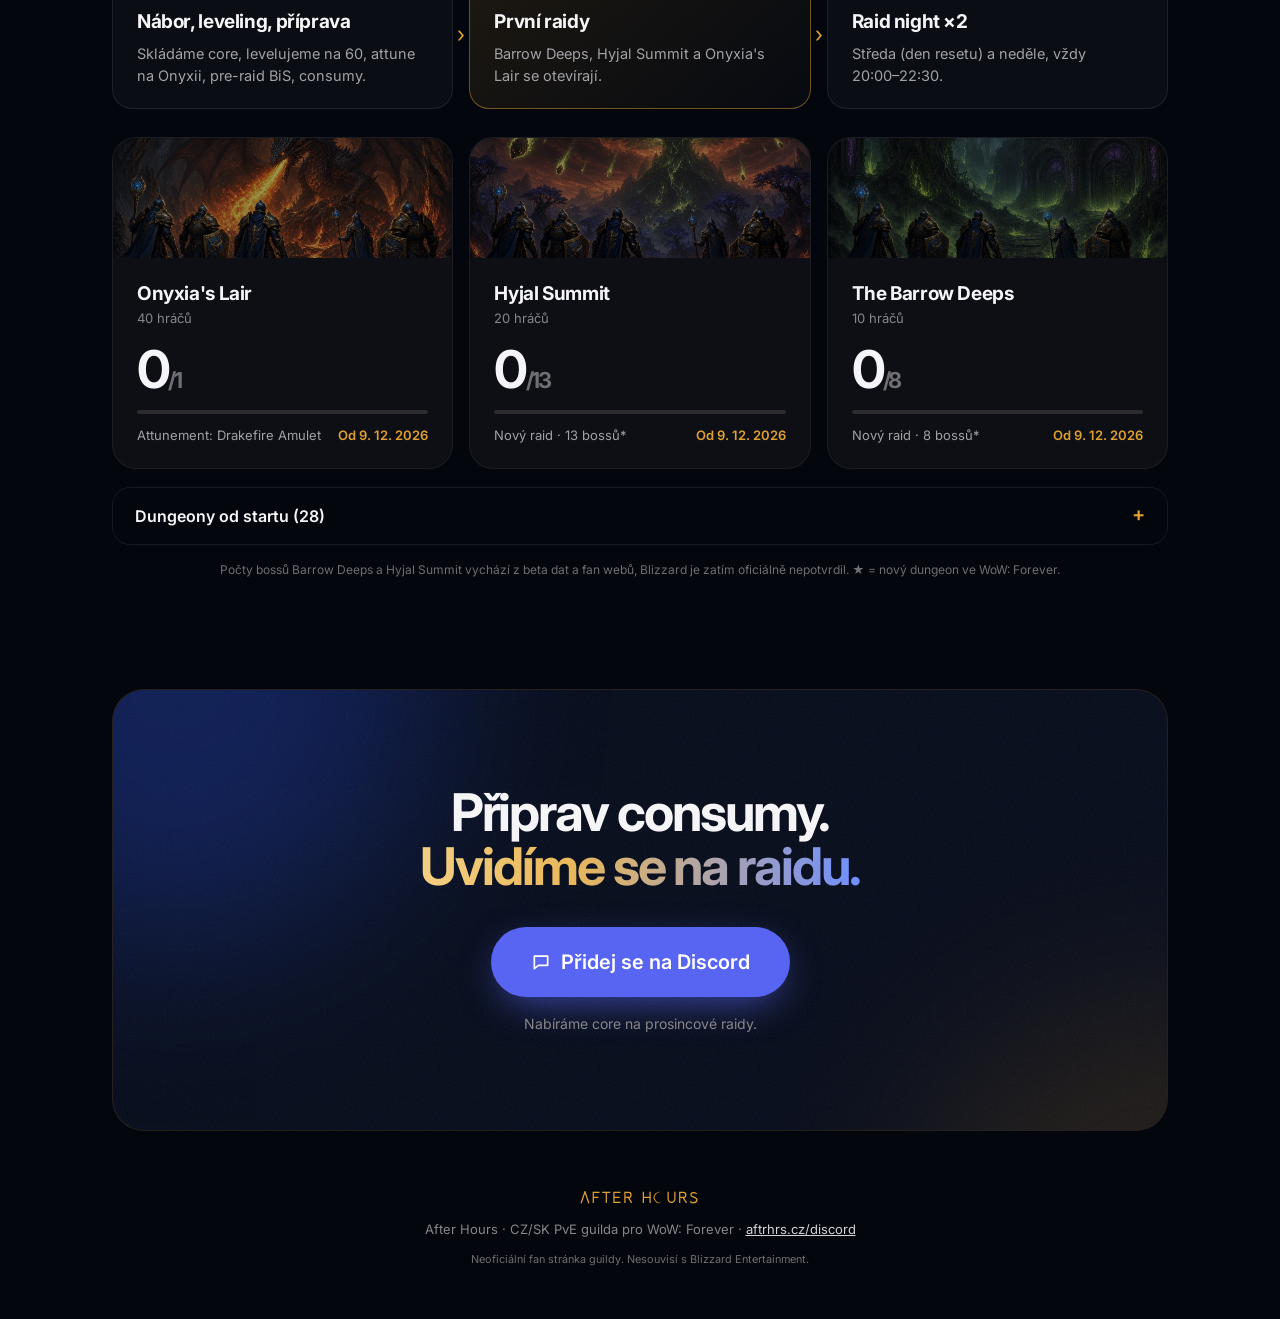
==== commit a7d70713: "Nábor podle class, jak se přidat, očekávání, motto, nové raid obrázky, 20:00–22:30" ====
--- a/index.html
+++ b/index.html
@@ -4,9 +4,9 @@
 <meta charset="utf-8">
 <meta name="viewport" content="width=device-width,initial-scale=1">
 <title>After Hours – CZ/SK PvE &amp; raid guilda pro WoW: Forever</title>
-<meta name="description" content="After Hours je CZ/SK PvE a raid guilda pro WoW: Forever. Raidy od 9. 12. 2026, středa + neděle od 20:00. Progress bez hardcore režimu.">
+<meta name="description" content="After Hours je CZ/SK PvE a raid guilda pro WoW: Forever. Raidy od 9. 12. 2026, středa + neděle 20:00–22:30. Progress bez hardcore režimu.">
 <meta property="og:title" content="After Hours – CZ/SK PvE &amp; raid guilda pro WoW: Forever">
-<meta property="og:description" content="Raidy s ambicí. Bez hardcore režimu. Raidy od 9. 12. 2026, středa + neděle od 20:00.">
+<meta property="og:description" content="Raidy s ambicí. Bez hardcore režimu. Raidy od 9. 12. 2026, středa + neděle 20:00–22:30.">
 <meta property="og:image" content="https://aftrhrs.cz/og.png">
 <meta property="og:url" content="https://aftrhrs.cz/"><link rel="preconnect" href="https://fonts.gstatic.com" crossorigin>
 <link href="https://fonts.googleapis.com/css2?family=Inter:wght@400;500;600;700;800&family=JetBrains+Mono:wght@500&display=swap" rel="stylesheet">
@@ -20,12 +20,12 @@
 <h1 class="in2"><span class="glow"><span class="wm" role="img" aria-label="After Hours"></span></span></h1>
 <p class="tag in3">Raidujeme po práci.<br><span class="gt">Bossové padají i tak.</span></p>
 <p class="facts in3">CZ/SK raid guilda pro Alianci ve WoW: Forever. Dva raid večery týdně, progress s ambicí, žádný no-life.</p>
-<ul class="chips in3"><li>CZ/SK</li><li>Alliance</li><li>Normal ruleset</li><li>Středa + Neděle 20:00</li></ul>
+<ul class="chips in3"><li>CZ/SK</li><li>Alliance</li><li>Normal ruleset</li><li>Středa + Neděle 20:00–22:30</li></ul>
 <div class="hcta in4"><a class="btn xl" href="https://discord.gg/SnGkYU36pn"><svg viewBox="0 0 24 24" class="bi" aria-hidden="true"><path d="M4 5h16v11H9l-5 4z"/></svg>Přidej se na Discord</a>
 <div class="cd" id="cd"><p class="lab" id="cdl">START WOW: FOREVER</p><div class="cdn" id="cdn"><span><b>--</b><i>dní</i></span><span><b>--</b><i>hod</i></span><span><b>--</b><i>min</i></span><span><b>--</b><i>s</i></span></div></div></div>
 <p class="micro in4">Skládáme core na první raidy 9. 12. 2026. Tanky, healery, dpskaře.</p>
 </div>
-<div class="strip in5"><div style="background-image:url(forge.jpg)"><span>Barrow Deeps</span></div><div style="background-image:url(gryphon.jpg)"><span>Hyjal Summit</span></div><div style="background-image:url(dragon.jpg)"><span>Onyxia's Lair</span></div></div>
+<div class="strip in5"><div style="background-image:url(barrow.jpg)"><span>Barrow Deeps</span></div><div style="background-image:url(hyjal.jpg)"><span>Hyjal Summit</span></div><div style="background-image:url(dragon.jpg)"><span>Onyxia's Lair</span></div></div>
 </header>
 <main>
 <section class="vet"><div class="vin rv">
@@ -39,19 +39,36 @@
 
 <section class="sec"><p class="lab c">PROČ AFTER HOURS</p><h2 class="rv">Progress bez no-lifu.</h2>
 <div class="tiles">
-<div class="tile rv"><p class="lab">01 · ČAS</p><h3>2 raidy týdně</h3><p>Středa a neděle od 20:00. Začínáme včas, končíme včas. Zbytek týdne je tvůj.</p></div>
+<div class="tile rv"><p class="lab">01 · ČAS</p><h3>2 raidy týdně</h3><p>Středa a neděle, <span style="white-space:nowrap">20:00–22:30</span>. Začínáme včas, končíme včas. Zbytek týdne je tvůj.</p></div>
 <div class="tile rv"><p class="lab">02 · ORGANIZACE</p><h3>Žádný chaos</h3><p>Taktiky znáš předem, role sedí, raid lead to drží v klidu.</p></div>
-<div class="tile rv"><p class="lab">03 · LOOT</p><h3>Loot bez dramat</h3><p>Jasná pravidla dopředu. Nikdo se nehádá o každý drop.</p></div>
+<div class="tile rv"><p class="lab">03 · LOOT</p><h3>Loot bez dramat</h3><p>Pravidla zveřejníme na Discordu ještě před prvním raidem. Nikdo se nehádá o každý drop.</p></div>
 <div class="tile rv"><p class="lab">04 · LIDI</p><h3>Wipe? V pohodě.</h3><p>Dospělá parta. Po wipu se zasmějeme, opravíme a jedeme znova.</p></div>
-</div></section>
+</div><div class="motto rv"><p class="lab">NAŠE AMBICE</p><blockquote>Minimum effort,<br><span class="gt">maximum satisfaction.</span></blockquote><p>Nehoníme #1 EU ani World first. Raidujeme v klidu, ale efektivně: připravení, včas a bez zbytečných wipů.</p></div>
+</section>
 <section class="sec team rv"><div><p class="lab">NÁBOR OTEVŘEN</p><h2>Skládáme core.</h2><p class="sub">Tanky, healery i dpskaře všech tříd Aliance. Veterány z Classicu i nováčky, co chtějí killovat bossy, ne jen chodit na raid.</p></div>
 <div class="trio"><div><svg viewBox="0 0 48 48" class="ico"><path d="M24 5 L40 11 V23 C40 33 33 40 24 43 C15 40 8 33 8 23 V11 Z"/><path d="M24 5 V43"/></svg><span>Tank</span></div><div><svg viewBox="0 0 48 48" class="ico"><path d="M19 7 H29 V19 H41 V29 H29 V41 H19 V29 H7 V19 H19 Z"/></svg><span>Healer</span></div><div><svg viewBox="0 0 48 48" class="ico"><path d="M38 6 H42 V10 L18 34 L14 30 Z"/><path d="M10 26 L22 38 M12 36 L6 42"/></svg><span>DPS</span></div><div><svg viewBox="0 0 48 48" class="ico"><path d="M8 36 L6 14 L17 23 L24 10 L31 23 L42 14 L40 36 Z"/><path d="M8 41 H40"/></svg><span>Lead</span></div></div>
 <a class="btn " href="https://discord.gg/SnGkYU36pn"><svg viewBox="0 0 24 24" class="bi" aria-hidden="true"><path d="M4 5h16v11H9l-5 4z"/></svg>Přidej se na Discord</a></section>
 <div class="lead rv"><p class="lab">VEDENÍ GUILDY</p><h3>Hledáme i lidi do vedení.</h3><p>Rozumíš své classe, nebojíš se na raidu ozvat a chceš, aby guilda fungovala? Napiš nám na Discordu. Officer tým teprve skládáme.</p></div>
+<section class="sec" id="nabor"><p class="lab c">KOHO HLEDÁME</p><h2 class="rv">Nábor podle class.</h2>
+<p class="sub c rv">Orientačně. Priority se mění podle toho, jak se skládá core. Dobrého hráče vezmeme vždycky.</p>
+<div class="roster rv"><div class="cl"><span class="cn">Warrior</span><span class="cs">Protection</span><span class="pr hi">Vysoká</span></div><div class="cl"><span class="cn">Priest</span><span class="cs">Holy</span><span class="pr hi">Vysoká</span></div><div class="cl"><span class="cn">Paladin</span><span class="cs">Holy</span><span class="pr hi">Vysoká</span></div><div class="cl"><span class="cn">Druid</span><span class="cs">Restoration · Feral tank</span><span class="pr hi">Vysoká</span></div><div class="cl"><span class="cn">Shaman</span><span class="cs">Restoration · Enhancement</span><span class="pr md">Střední</span></div><div class="cl"><span class="cn">Mage</span><span class="cs">DPS</span><span class="pr md">Střední</span></div><div class="cl"><span class="cn">Warlock</span><span class="cs">DPS</span><span class="pr md">Střední</span></div><div class="cl"><span class="cn">Warrior</span><span class="cs">Fury</span><span class="pr md">Střední</span></div><div class="cl"><span class="cn">Hunter</span><span class="cs">DPS</span><span class="pr lo">Nízká</span></div><div class="cl"><span class="cn">Rogue</span><span class="cs">DPS</span><span class="pr lo">Nízká</span></div></div>
+<p class="note">Shaman je na straně Aliance jen za Dwarfa. Paladin za Humana nebo Dwarfa.</p></section>
+<section class="sec" id="join"><p class="lab c">JAK SE PŘIDAT</p><h2 class="rv">Čtyři kroky do core.</h2>
+<div class="road four"><div class="rs1 rv"><p class="lab">01</p><h3>Discord</h3><p>Klikni na pozvánku a připoj se.</p></div>
+<div class="rs1 rv"><p class="lab">02</p><h3>Představ se</h3><p>V #predstav-se napiš postavu, classu, spec a jak často můžeš raidovat.</p></div>
+<div class="rs1 rv"><p class="lab">03</p><h3>Trial raid</h3><p>Zajdeš s námi na raid a vyzkoušíme si to navzájem.</p></div>
+<div class="rs1 hot rv"><p class="lab">04</p><h3>Core</h3><p>Sedí to? Máš místo v raid rosteru.</p></div></div></section>
+<section class="sec" id="ocekavani"><p class="lab c">CO OČEKÁVÁME</p><h2 class="rv">V pohodě, ale s nároky.</h2>
+<div class="tiles">
+<div class="tile rv"><p class="lab">01 · ÚČAST</p><h3>Dorazíš, nebo dáš vědět</h3><p>Nikdo nečeká 100 %. Jen dej vědět předem, ať se dá poskládat raid.</p></div>
+<div class="tile rv"><p class="lab">02 · CONSUMY</p><h3>Na progress připravený</h3><p>Flasky, potiony, food buffy. Na nové bossy se nechodí naprázdno.</p></div>
+<div class="tile rv"><p class="lab">03 · ADDONY</p><h3>Boss mody</h3><p>Boss mod je povinný. Co dalšího se vyplatí, doporučíme na Discordu.</p></div>
+<div class="tile rv"><p class="lab">04 · VOICE</p><h3>Discord voice</h3><p>Poslouchat stačí. Mic se hodí, když máš na bossovi vlastní call.</p></div>
+</div></section>
 <section class="sec" id="progress"><p class="lab c">PROGRESS · OD 9. 12. 2026</p><h2 class="rv">Od prvního pullu po full clear.</h2>
 <div class="road"><div class="rs1 rv"><p class="lab">LISTOPAD</p><h3>Nábor, leveling, příprava</h3><p>Skládáme core, levelujeme na 60, attune na Onyxii, pre-raid BiS, consumy.</p></div>
 <div class="rs1 hot rv"><p class="lab">9. 12. 2026 · STŘEDA</p><h3>První raidy</h3><p>Barrow Deeps, Hyjal Summit a Onyxia's Lair se otevírají.</p></div>
-<div class="rs1 rv"><p class="lab">KAŽDÝ TÝDEN</p><h3>Raid night ×2</h3><p>Středa (den resetu) a neděle, vždy od 20:00.</p></div></div>
+<div class="rs1 rv"><p class="lab">KAŽDÝ TÝDEN</p><h3>Raid night ×2</h3><p>Středa (den resetu) a neděle, vždy <span style="white-space:nowrap">20:00–22:30</span>.</p></div></div>
 <div class="raids" id="raids"></div>
 <details class="dd rv"><summary>Dungeony od startu (28)</summary><div id="dungeons"></div></details>
 <p class="note">Počty bossů Barrow Deeps a Hyjal Summit vychází z beta dat a fan webů, Blizzard je zatím oficiálně nepotvrdil. ★ = nový dungeon ve WoW: Forever.</p></section>
--- a/h.css
+++ b/h.css
@@ -98,3 +98,20 @@
 .hero{padding-top:80px}.hero h1{width:88%}.cd{width:100%;text-align:center}.cdn{justify-content:center}.hcta .btn{width:100%;justify-content:center}.strip{grid-template-columns:1fr 1fr 1fr;gap:6px}.strip div{height:70px;border-radius:12px 12px 0 0}.strip span{font-size:8.5px;left:8px;letter-spacing:.08em}}
 @media(prefers-reduced-motion:reduce){.tn.now .dot{animation:none}}
 .hero .facts{max-width:900px}.dot svg{width:32px;height:32px}
+
+/* v4: motto, roster */
+.sub.c{text-align:center;margin:-8px auto 30px;max-width:620px;color:#a1a1a6}
+.motto{margin-top:28px;padding:44px 40px;border-radius:24px;text-align:center;border:1px solid rgba(255,255,255,.08);background:radial-gradient(120% 140% at 50% 0%,rgba(224,160,48,.10),transparent 60%)}
+.motto blockquote{margin:0 0 14px;font-size:clamp(30px,4.4vw,52px);font-weight:800;letter-spacing:-.04em;line-height:1.05}
+.motto p:not(.lab){margin:0 auto;max-width:560px;color:#a1a1a6;font-size:16px}
+.roster{display:grid;grid-template-columns:1fr 1fr;gap:10px 16px;max-width:900px;margin:0 auto}
+.cl{display:grid;grid-template-columns:110px 1fr auto;align-items:center;gap:12px;padding:16px 20px;border-radius:16px;background:rgba(255,255,255,.035);border:1px solid rgba(255,255,255,.08)}
+.cn{font-weight:700;letter-spacing:-.01em}.cs{color:#a1a1a6;font-size:14px}
+.pr{font-family:"JetBrains Mono",monospace;font-size:11px;letter-spacing:.12em;text-transform:uppercase;padding:5px 10px;border-radius:99px;border:1px solid}
+.pr.hi{color:#f3cf82;border-color:rgba(224,160,48,.55);background:rgba(224,160,48,.12)}
+.pr.md{color:#aab6ff;border-color:rgba(111,143,255,.45);background:rgba(111,143,255,.08)}
+.pr.lo{color:#86868b;border-color:rgba(255,255,255,.14)}
+.road.four{grid-template-columns:repeat(4,1fr)}
+#nabor .note{text-align:center}
+@media(max-width:900px){.road.four{grid-template-columns:1fr 1fr}.road.four .rs1:after{display:none}}
+@media(max-width:600px){.roster{grid-template-columns:1fr}.road.four{grid-template-columns:1fr}.cl{grid-template-columns:90px 1fr auto;padding:14px 16px}.motto{padding:32px 22px}}
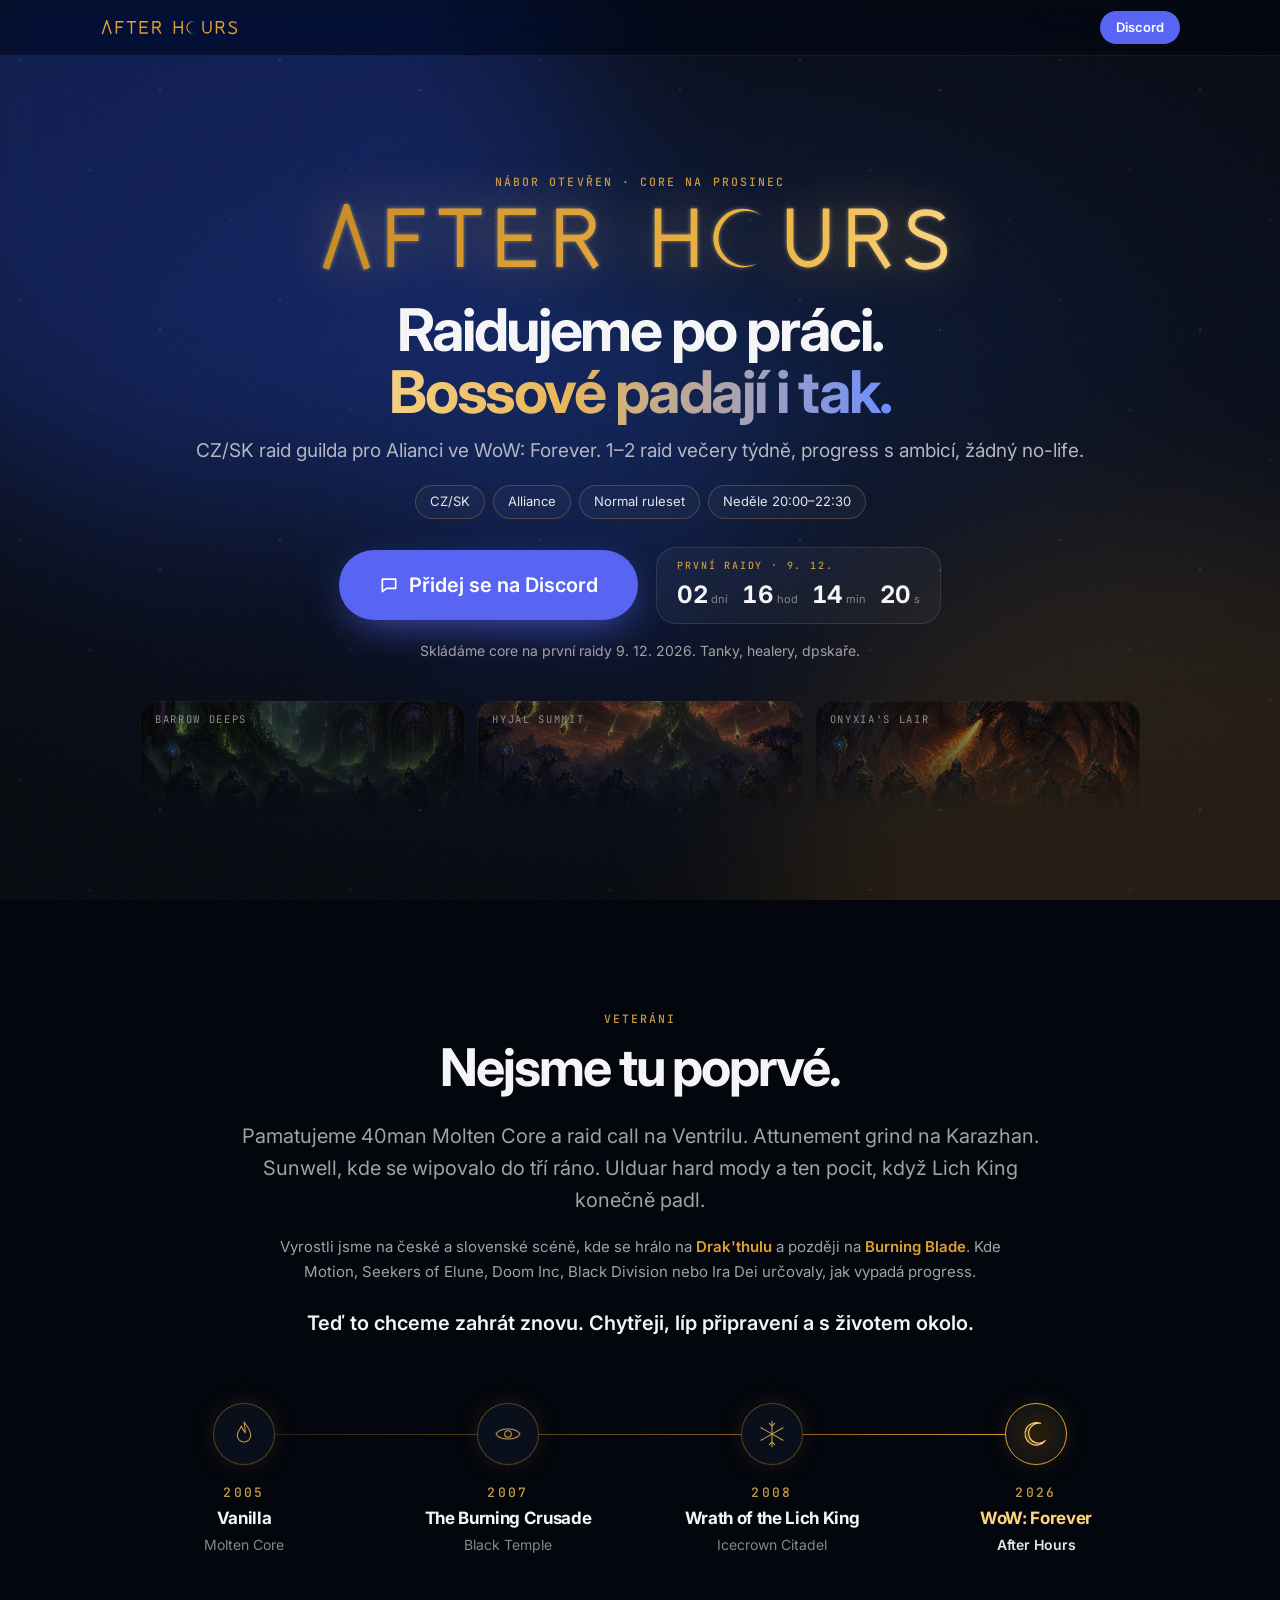
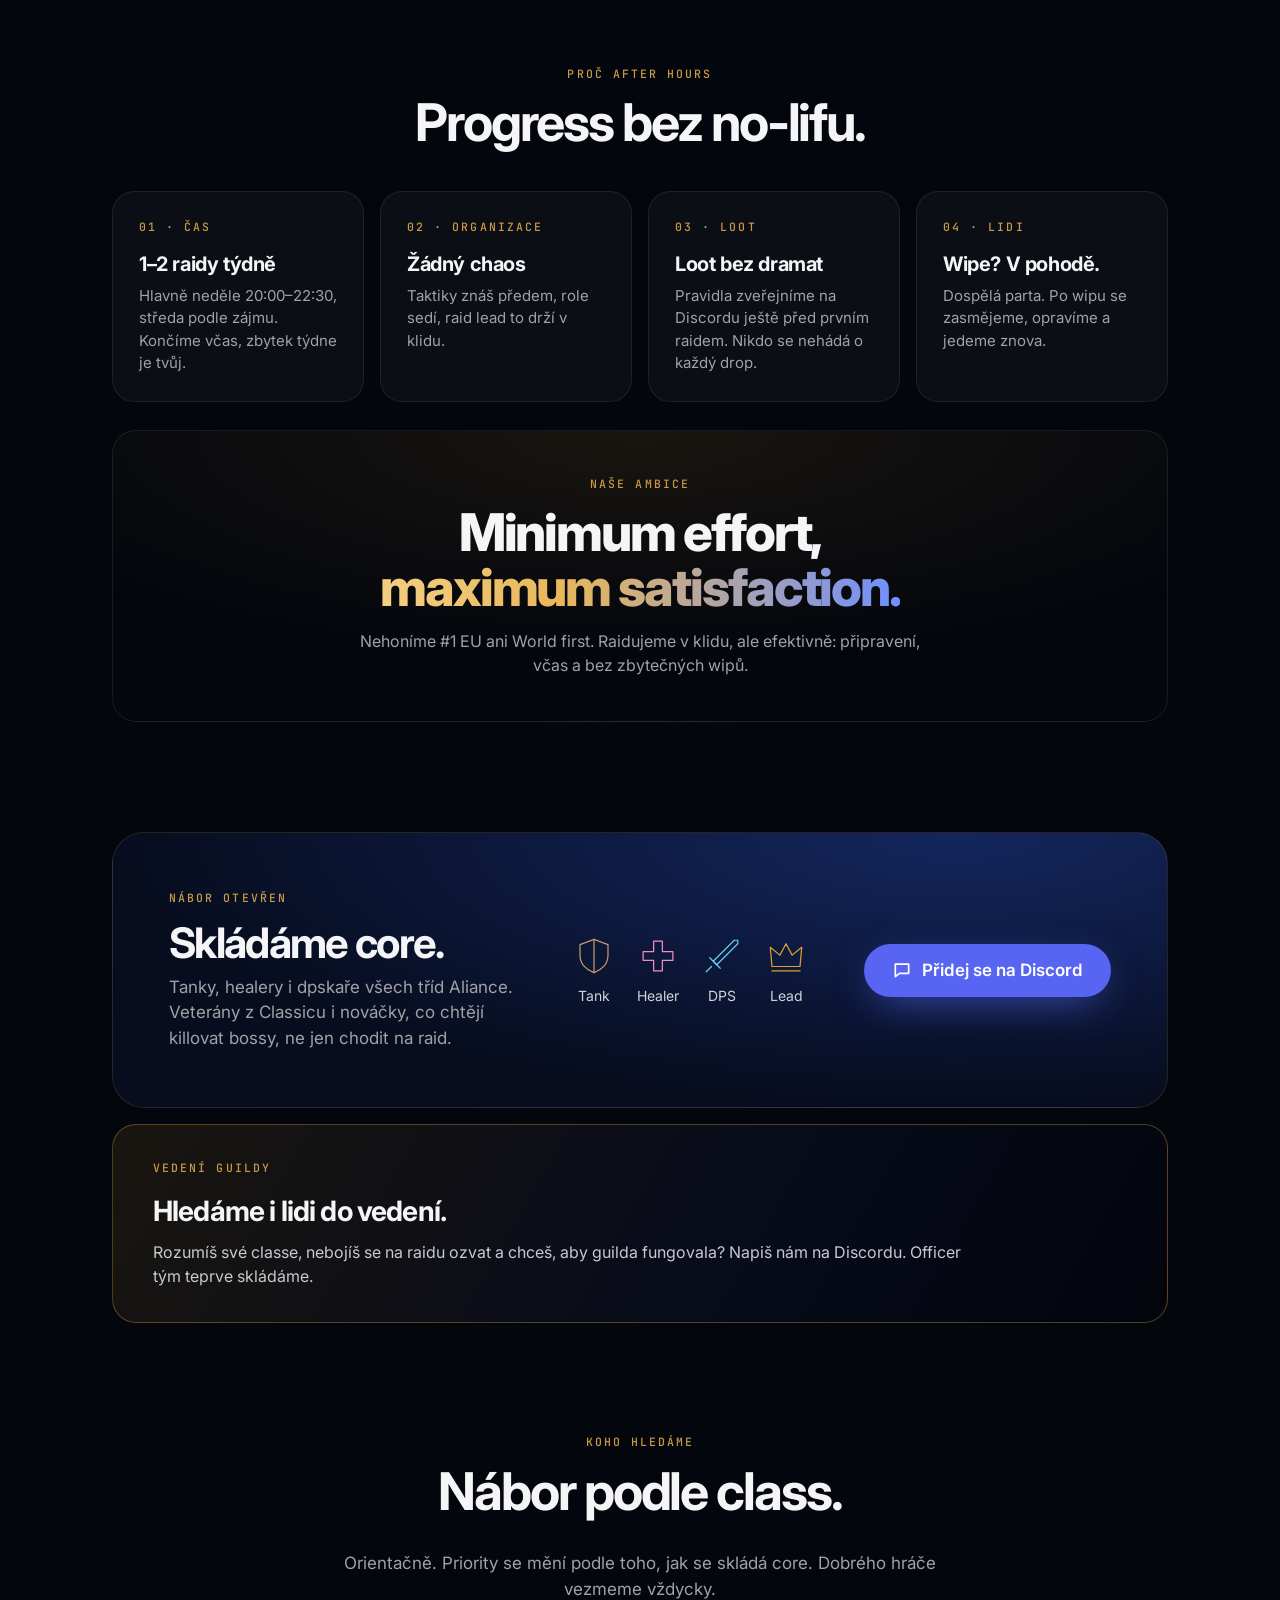
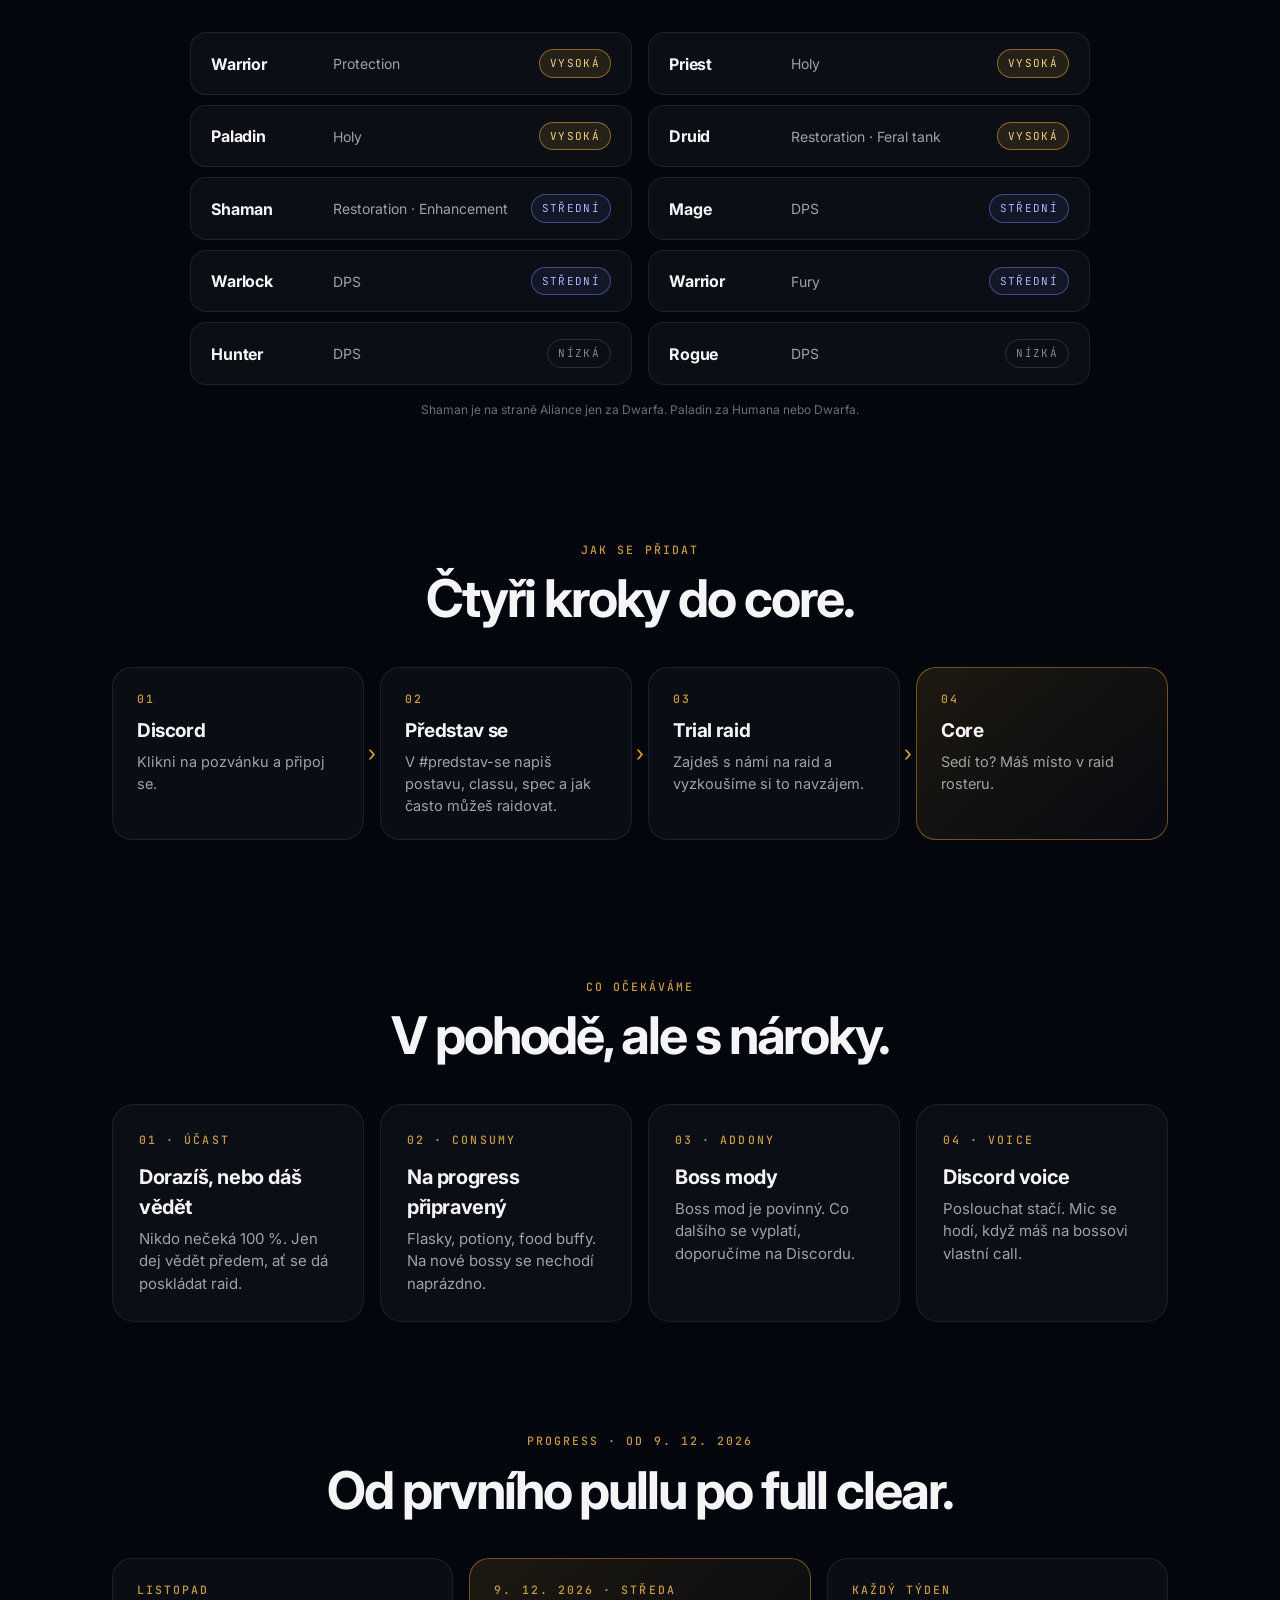
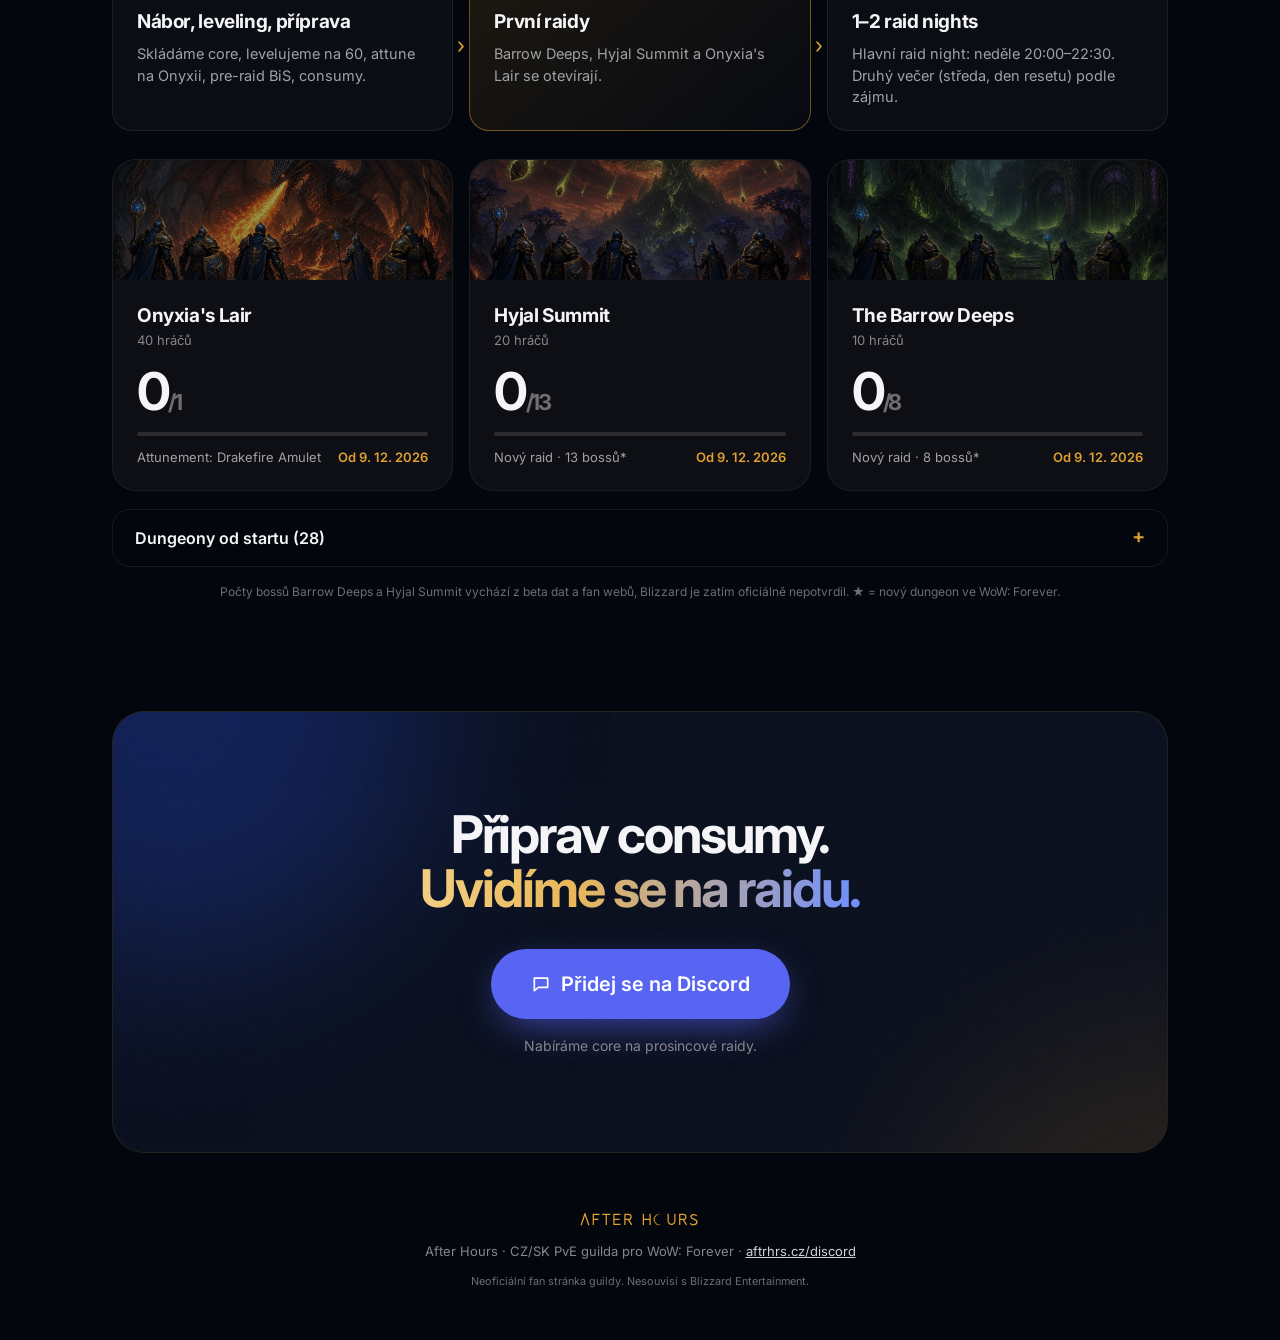
==== commit 6f669548: "Rozvrh 1–2 raidy týdně, hlavně neděle; nový og obrázek" ====
--- a/index.html
+++ b/index.html
@@ -4,9 +4,9 @@
 <meta charset="utf-8">
 <meta name="viewport" content="width=device-width,initial-scale=1">
 <title>After Hours – CZ/SK PvE &amp; raid guilda pro WoW: Forever</title>
-<meta name="description" content="After Hours je CZ/SK PvE a raid guilda pro WoW: Forever. Raidy od 9. 12. 2026, středa + neděle 20:00–22:30. Progress bez hardcore režimu.">
+<meta name="description" content="After Hours je CZ/SK PvE a raid guilda pro WoW: Forever. Raidy od 9. 12. 2026, 1–2× týdně, hlavně neděle 20:00–22:30. Progress bez hardcore režimu.">
 <meta property="og:title" content="After Hours – CZ/SK PvE &amp; raid guilda pro WoW: Forever">
-<meta property="og:description" content="Raidy s ambicí. Bez hardcore režimu. Raidy od 9. 12. 2026, středa + neděle 20:00–22:30.">
+<meta property="og:description" content="Raidy s ambicí. Bez hardcore režimu. Raidy od 9. 12. 2026, 1–2× týdně, hlavně neděle 20:00–22:30.">
 <meta property="og:image" content="https://aftrhrs.cz/og.png">
 <meta property="og:url" content="https://aftrhrs.cz/"><link rel="preconnect" href="https://fonts.gstatic.com" crossorigin>
 <link href="https://fonts.googleapis.com/css2?family=Inter:wght@400;500;600;700;800&family=JetBrains+Mono:wght@500&display=swap" rel="stylesheet">
@@ -19,8 +19,8 @@
 <p class="lab in1">NÁBOR OTEVŘEN · CORE NA PROSINEC</p>
 <h1 class="in2"><span class="glow"><span class="wm" role="img" aria-label="After Hours"></span></span></h1>
 <p class="tag in3">Raidujeme po práci.<br><span class="gt">Bossové padají i tak.</span></p>
-<p class="facts in3">CZ/SK raid guilda pro Alianci ve WoW: Forever. Dva raid večery týdně, progress s ambicí, žádný no-life.</p>
-<ul class="chips in3"><li>CZ/SK</li><li>Alliance</li><li>Normal ruleset</li><li>Středa + Neděle 20:00–22:30</li></ul>
+<p class="facts in3">CZ/SK raid guilda pro Alianci ve WoW: Forever. 1–2 raid večery týdně, progress s ambicí, žádný no-life.</p>
+<ul class="chips in3"><li>CZ/SK</li><li>Alliance</li><li>Normal ruleset</li><li>Neděle 20:00–22:30</li></ul>
 <div class="hcta in4"><a class="btn xl" href="https://discord.gg/SnGkYU36pn"><svg viewBox="0 0 24 24" class="bi" aria-hidden="true"><path d="M4 5h16v11H9l-5 4z"/></svg>Přidej se na Discord</a>
 <div class="cd" id="cd"><p class="lab" id="cdl">START WOW: FOREVER</p><div class="cdn" id="cdn"><span><b>--</b><i>dní</i></span><span><b>--</b><i>hod</i></span><span><b>--</b><i>min</i></span><span><b>--</b><i>s</i></span></div></div></div>
 <p class="micro in4">Skládáme core na první raidy 9. 12. 2026. Tanky, healery, dpskaře.</p>
@@ -39,7 +39,7 @@
 
 <section class="sec"><p class="lab c">PROČ AFTER HOURS</p><h2 class="rv">Progress bez no-lifu.</h2>
 <div class="tiles">
-<div class="tile rv"><p class="lab">01 · ČAS</p><h3>2 raidy týdně</h3><p>Středa a neděle, <span style="white-space:nowrap">20:00–22:30</span>. Začínáme včas, končíme včas. Zbytek týdne je tvůj.</p></div>
+<div class="tile rv"><p class="lab">01 · ČAS</p><h3>1–2 raidy týdně</h3><p>Hlavně neděle <span style="white-space:nowrap">20:00–22:30</span>, středa podle zájmu. Končíme včas, zbytek týdne je tvůj.</p></div>
 <div class="tile rv"><p class="lab">02 · ORGANIZACE</p><h3>Žádný chaos</h3><p>Taktiky znáš předem, role sedí, raid lead to drží v klidu.</p></div>
 <div class="tile rv"><p class="lab">03 · LOOT</p><h3>Loot bez dramat</h3><p>Pravidla zveřejníme na Discordu ještě před prvním raidem. Nikdo se nehádá o každý drop.</p></div>
 <div class="tile rv"><p class="lab">04 · LIDI</p><h3>Wipe? V pohodě.</h3><p>Dospělá parta. Po wipu se zasmějeme, opravíme a jedeme znova.</p></div>
@@ -68,7 +68,7 @@
 <section class="sec" id="progress"><p class="lab c">PROGRESS · OD 9. 12. 2026</p><h2 class="rv">Od prvního pullu po full clear.</h2>
 <div class="road"><div class="rs1 rv"><p class="lab">LISTOPAD</p><h3>Nábor, leveling, příprava</h3><p>Skládáme core, levelujeme na 60, attune na Onyxii, pre-raid BiS, consumy.</p></div>
 <div class="rs1 hot rv"><p class="lab">9. 12. 2026 · STŘEDA</p><h3>První raidy</h3><p>Barrow Deeps, Hyjal Summit a Onyxia's Lair se otevírají.</p></div>
-<div class="rs1 rv"><p class="lab">KAŽDÝ TÝDEN</p><h3>Raid night ×2</h3><p>Středa (den resetu) a neděle, vždy <span style="white-space:nowrap">20:00–22:30</span>.</p></div></div>
+<div class="rs1 rv"><p class="lab">KAŽDÝ TÝDEN</p><h3>1–2 raid nights</h3><p>Hlavní raid night: neděle <span style="white-space:nowrap">20:00–22:30</span>. Druhý večer (středa, den resetu) podle zájmu.</p></div></div>
 <div class="raids" id="raids"></div>
 <details class="dd rv"><summary>Dungeony od startu (28)</summary><div id="dungeons"></div></details>
 <p class="note">Počty bossů Barrow Deeps a Hyjal Summit vychází z beta dat a fan webů, Blizzard je zatím oficiálně nepotvrdil. ★ = nový dungeon ve WoW: Forever.</p></section>
